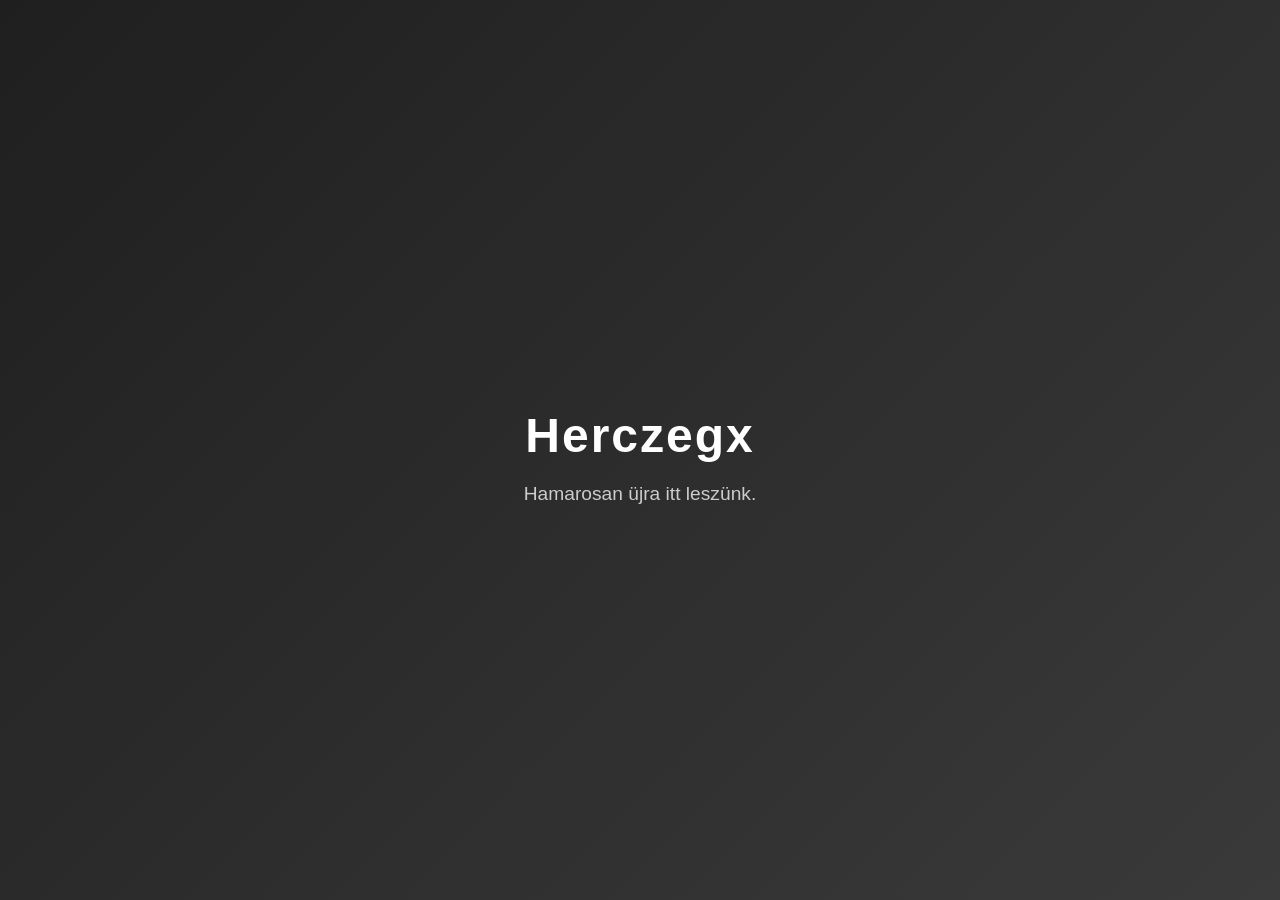
==== index.html @ eea23460 "Create index.html" ====
<!DOCTYPE html>
  <html lang="hu">
  <head>
  <meta charset="UTF-8">
  <title>Herczegx</title>
  <meta name="viewport" content="width=device-width, initial-scale=1.0">
  <style>
    body {
      margin: 0;
    height: 100vh;
    display: flex;
    align-items: center;
    justify-content: center;
    background: linear-gradient(135deg, #1f1f1f, #3a3a3a);
    color: #fff;
        font-family: -apple-system, Segoe UI, Roboto, Arial, sans-serif;
    text-align: center;
}
  .box h1 {
        font-size: 3rem;
    margin-bottom: 0.5rem;
    letter-spacing: 2px;
}
  .box p {
        font-size: 1.2rem;
    color: #ccc;
    }
</style>
  </head>
  <body>
    <div class="box">
      <h1>Herczegx</h1>
      <p>Hamarosan &uuml;jra itt lesz&uuml;nk.</p>
        </div>
      </body>
      </html>
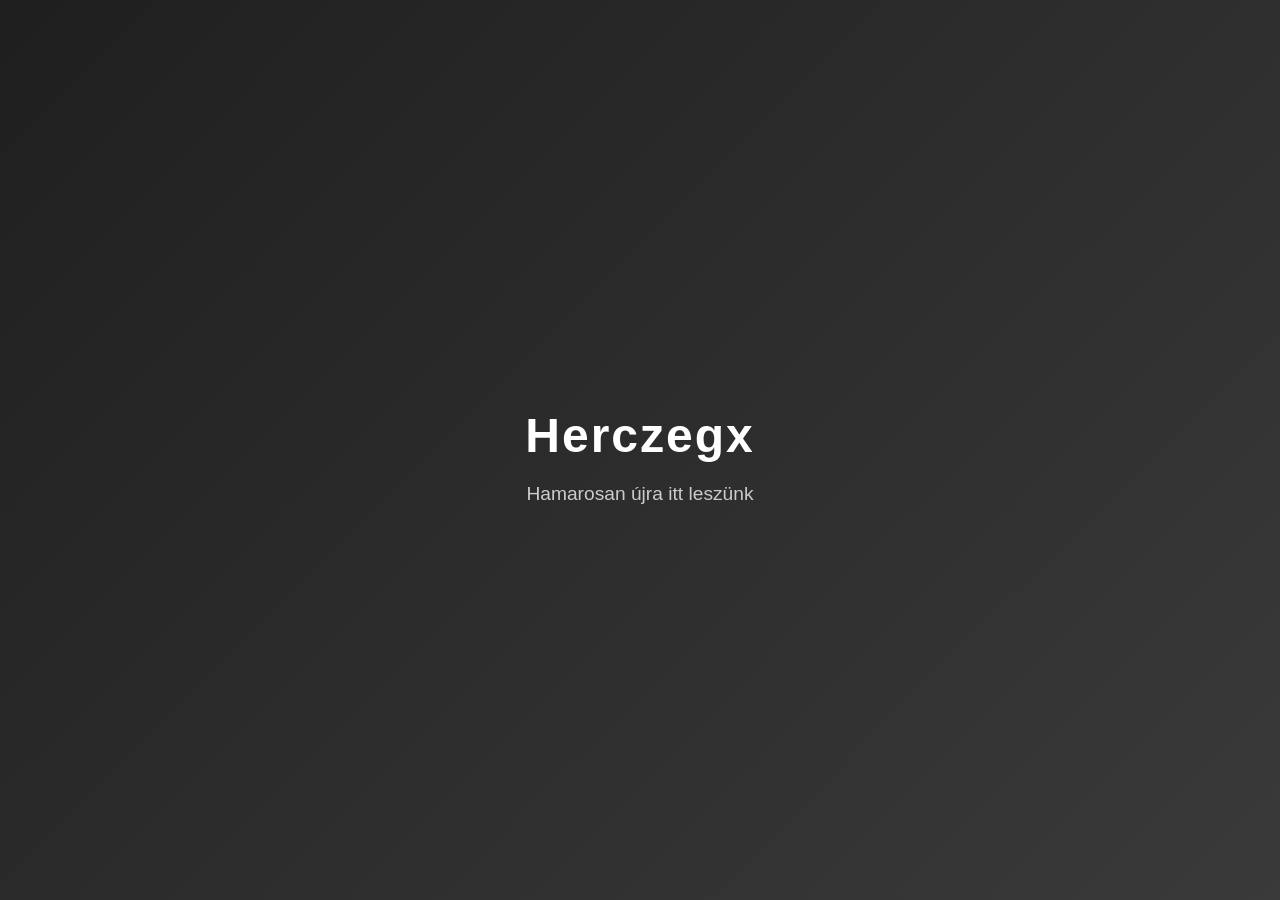
==== commit dc144511: "Update index.html" ====
--- a/index.html
+++ b/index.html
@@ -30,7 +30,7 @@
   <body>
     <div class="box">
       <h1>Herczegx</h1>
-      <p>Hamarosan &uuml;jra itt lesz&uuml;nk.</p>
+      <p>Hamarosan újra itt leszünk</p>
         </div>
       </body>
       </html>
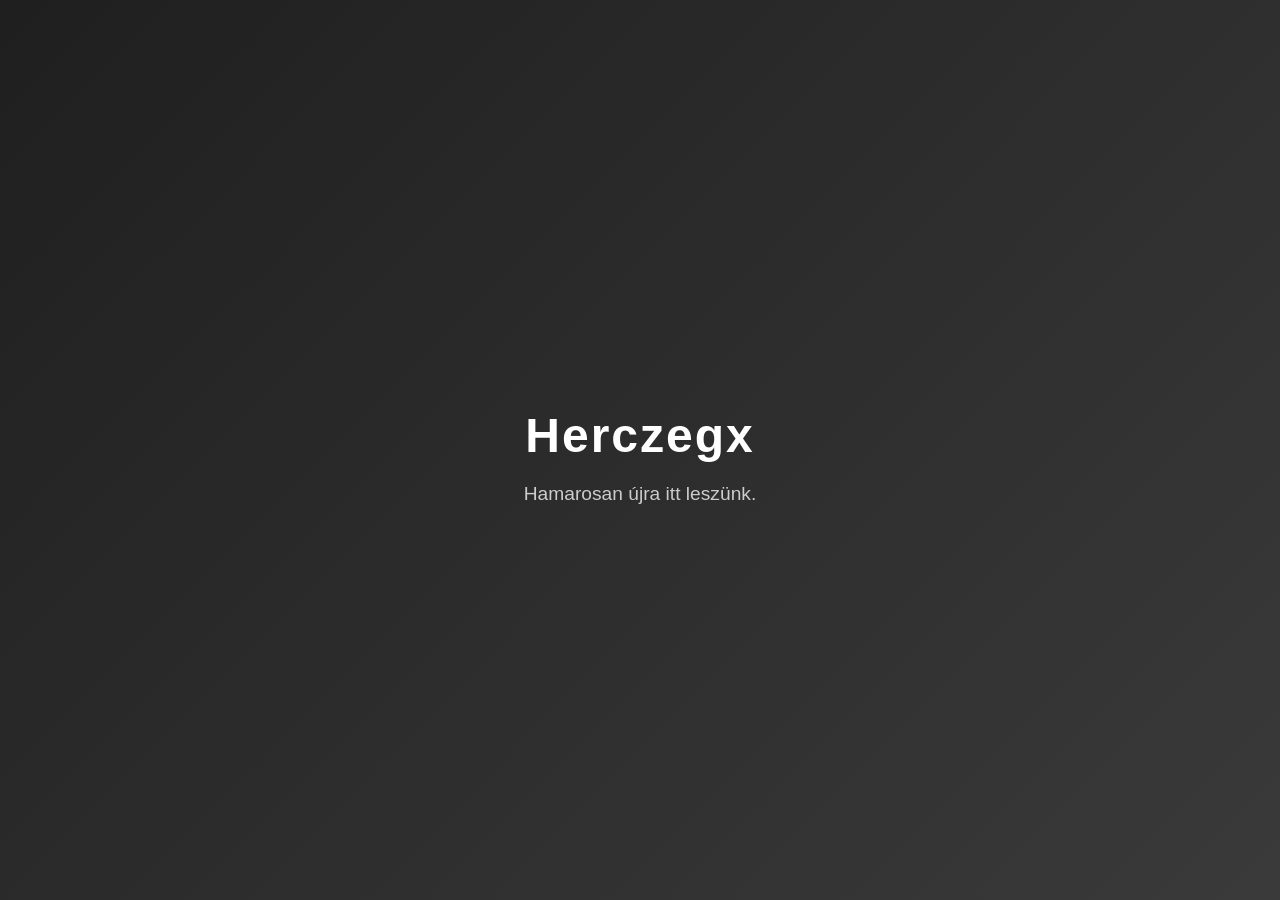
==== commit 28e8ede3: "Update index.html" ====
--- a/index.html
+++ b/index.html
@@ -30,7 +30,7 @@
   <body>
     <div class="box">
       <h1>Herczegx</h1>
-      <p>Hamarosan újra itt leszünk</p>
+      <p>Hamarosan újra itt leszünk.</p>
         </div>
       </body>
       </html>
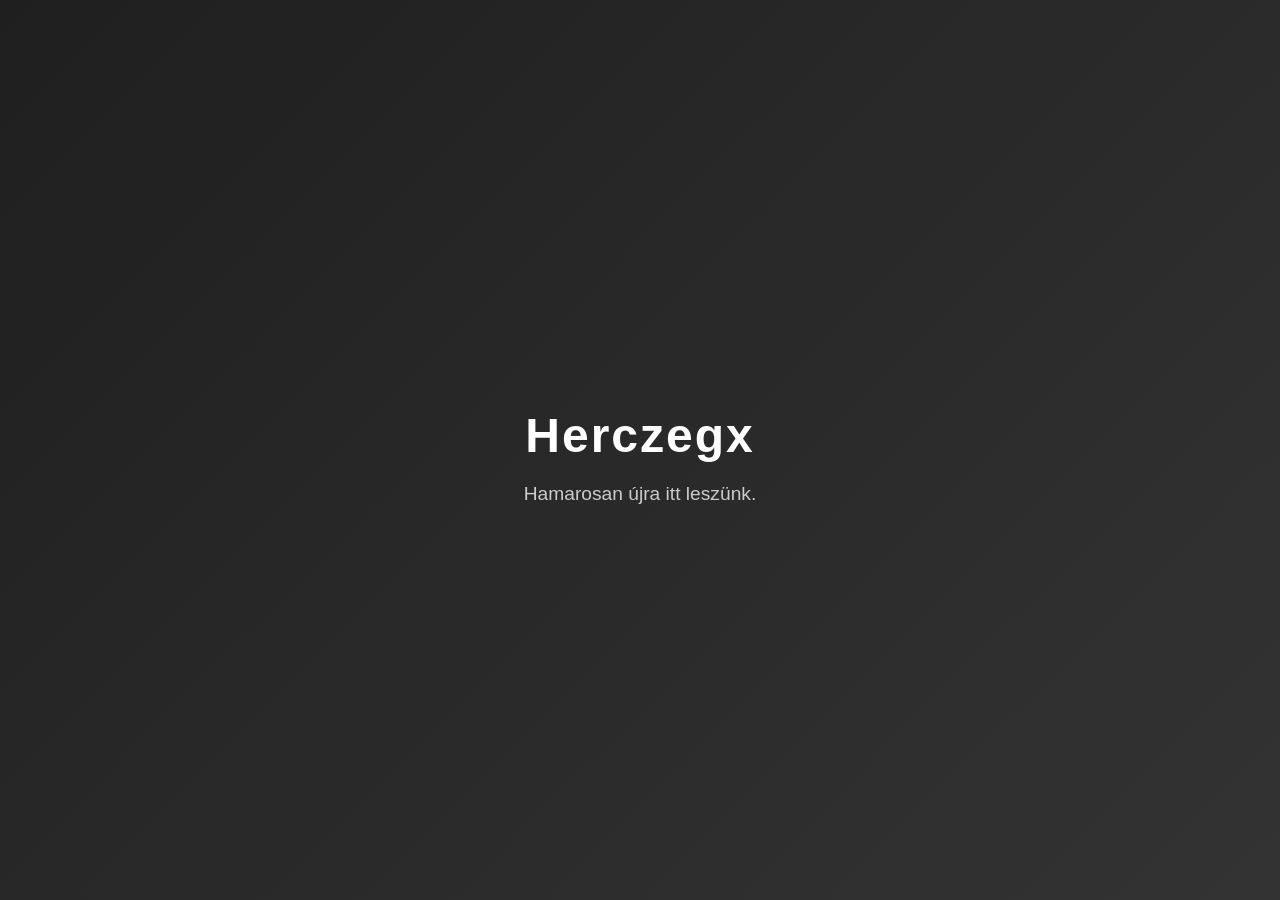
==== commit cbc19598: "Update index.html" ====
--- a/index.html
+++ b/index.html
@@ -1,37 +1,50 @@
 <!DOCTYPE html>
-  <html lang="hu">
-  <head>
-  <meta charset="UTF-8">
-  <title>Herczegx</title>
-  <meta name="viewport" content="width=device-width, initial-scale=1.0">
-  <style>
-    body {
-      margin: 0;
-    height: 100vh;
-    display: flex;
-    align-items: center;
-    justify-content: center;
-    background: linear-gradient(135deg, #1f1f1f, #3a3a3a);
-    color: #fff;
-        font-family: -apple-system, Segoe UI, Roboto, Arial, sans-serif;
-    text-align: center;
+<html lang="hu">
+<head>
+<meta charset="UTF-8">
+<title>Herczegx</title>
+<meta name="viewport" content="width=device-width, initial-scale=1.0">
+<style>
+body {
+  margin: 0;
+  height: 100vh;
+  display: flex;
+  align-items: center;
+  justify-content: center;
+  background: linear-gradient(135deg, #1f1f1f, #3a3a3a, #2a2a3a, #1f1f1f);
+  background-size: 400% 400%;
+  animation: gradientShift 12s ease infinite;
+  color: #fff;
+  font-family: -apple-system, Segoe UI, Roboto, Arial, sans-serif;
+  text-align: center;
 }
-  .box h1 {
-        font-size: 3rem;
-    margin-bottom: 0.5rem;
-    letter-spacing: 2px;
+.box {
+  animation: fadeInUp 1.2s ease-out;
 }
-  .box p {
-        font-size: 1.2rem;
-    color: #ccc;
-    }
+.box h1 {
+  font-size: 3rem;
+  margin-bottom: 0.5rem;
+  letter-spacing: 2px;
+}
+.box p {
+  font-size: 1.2rem;
+  color: #ccc;
+}
+@keyframes gradientShift {
+  0% { background-position: 0% 50%; }
+  50% { background-position: 100% 50%; }
+  100% { background-position: 0% 50%; }
+}
+@keyframes fadeInUp {
+  from { opacity: 0; transform: translateY(20px); }
+  to { opacity: 1; transform: translateY(0); }
+}
 </style>
-  </head>
-  <body>
-    <div class="box">
-      <h1>Herczegx</h1>
-      <p>Hamarosan újra itt leszünk.</p>
-        </div>
-      </body>
-      </html>
-      
+</head>
+<body>
+<div class="box">
+<h1>Herczegx</h1>
+<p>Hamarosan újra itt leszünk.</p>
+</div>
+</body>
+</html>
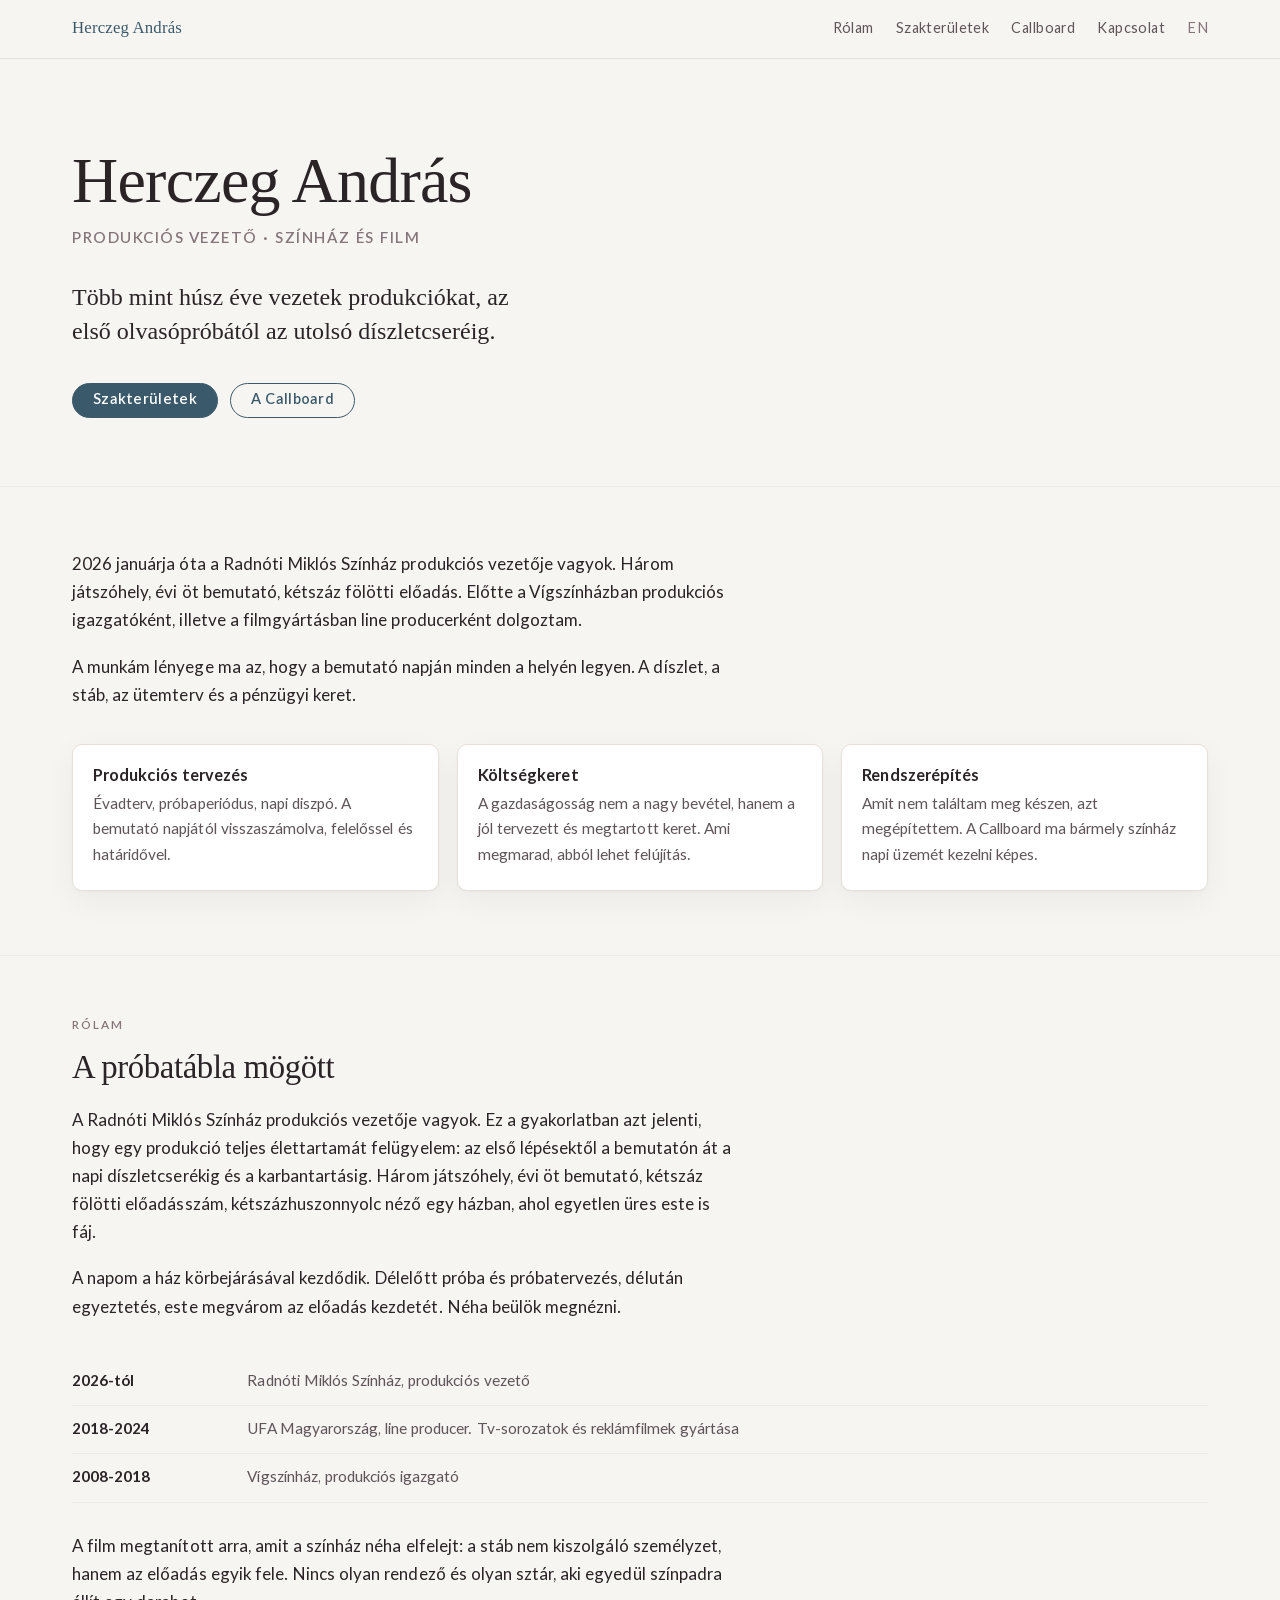
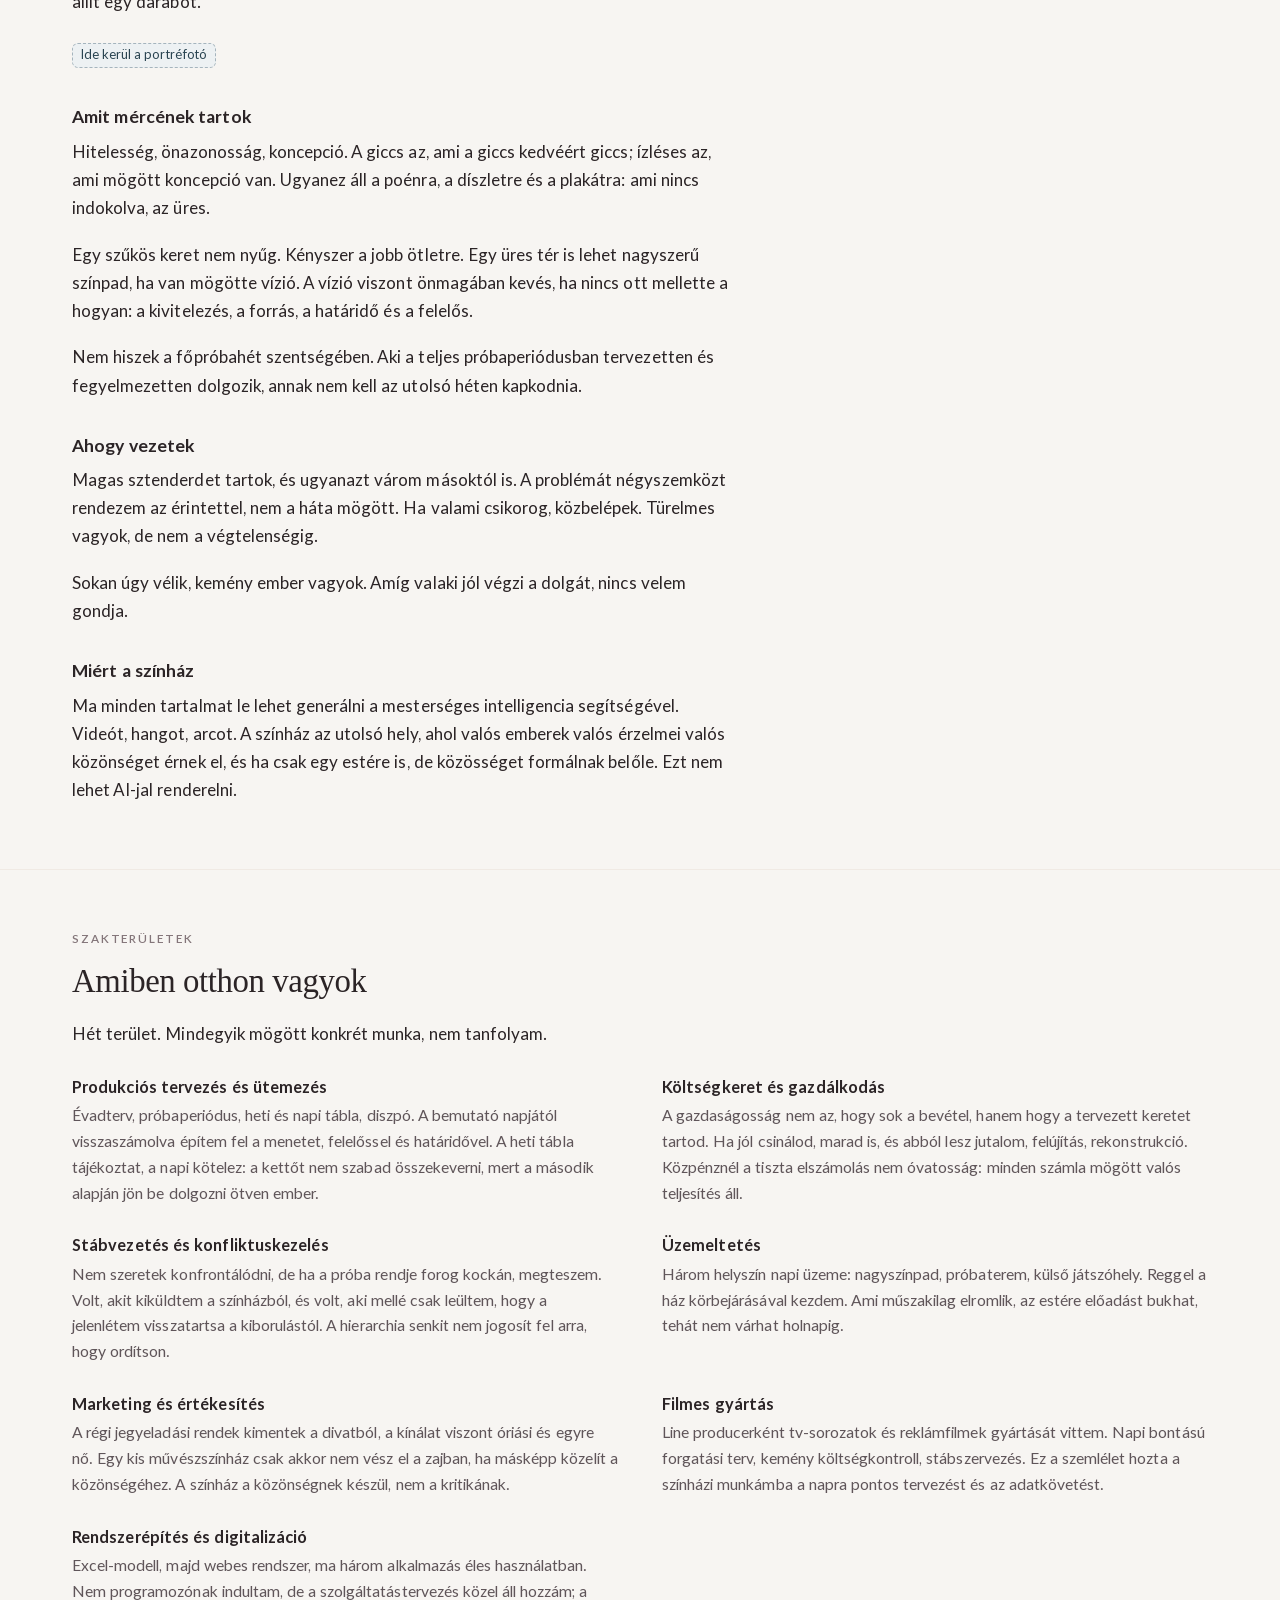
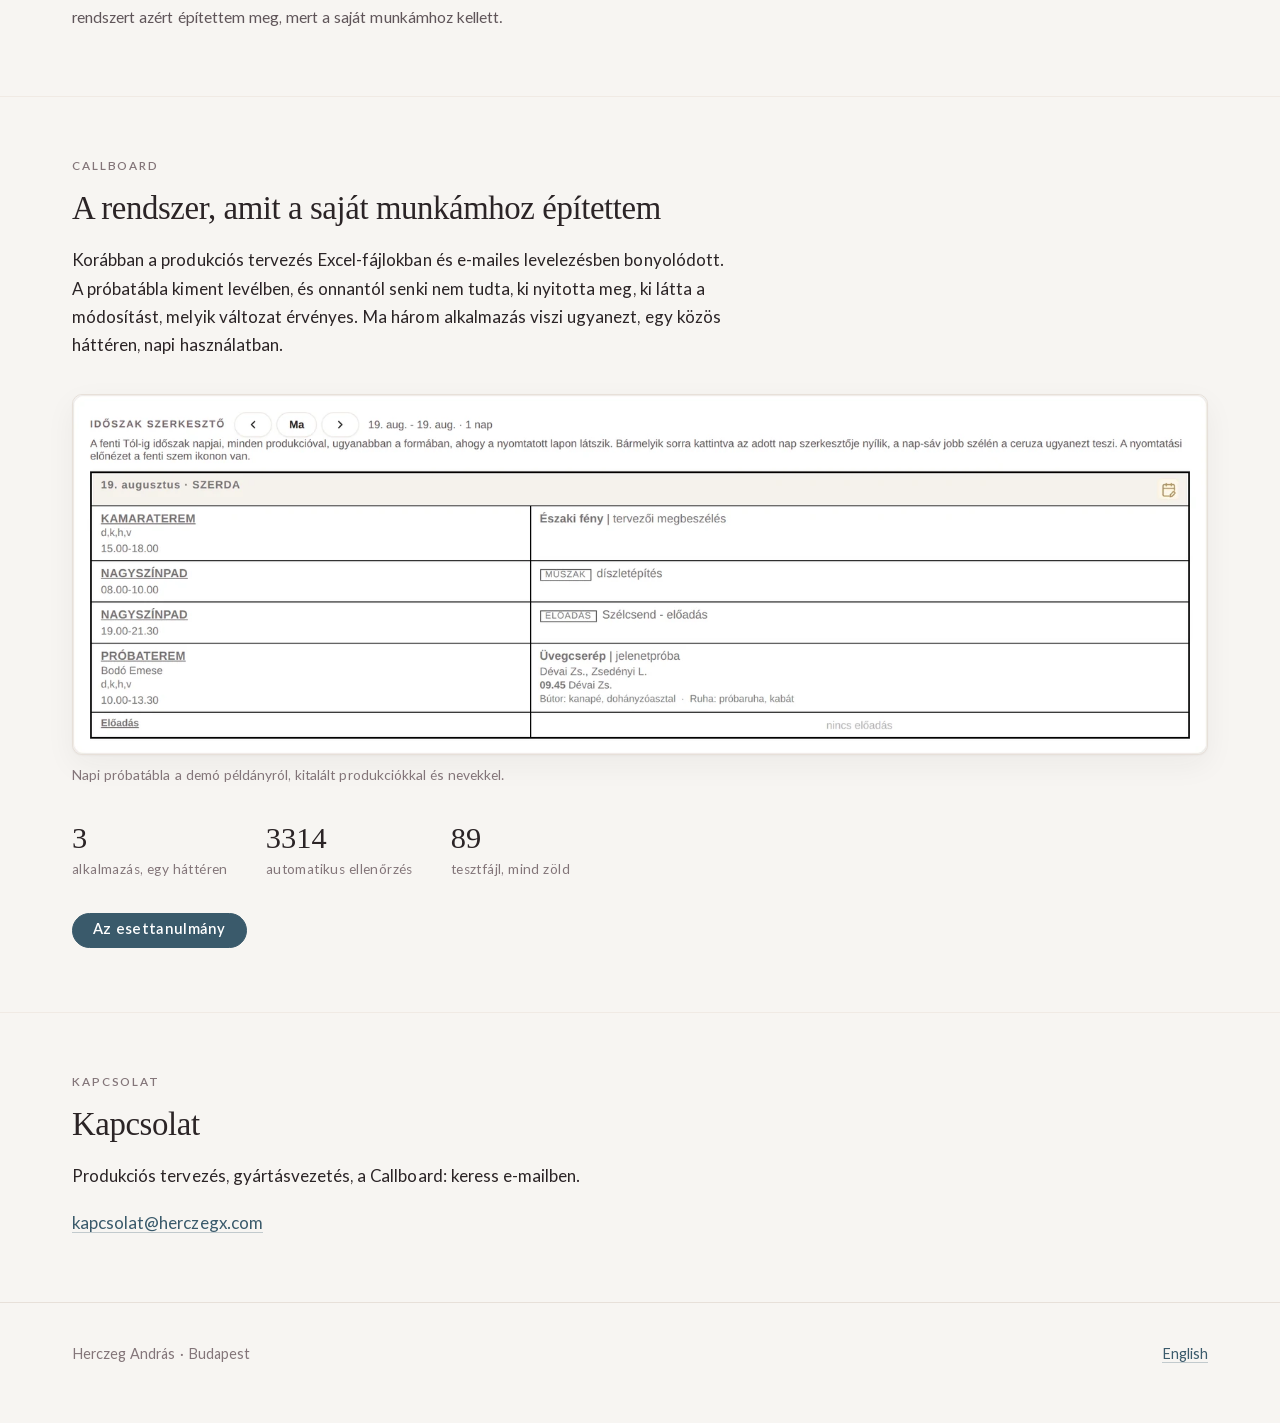
==== commit 0eaf65cf: "Statikus nevjegy oldal: ideiglenes hamarosan-lap lecserelve A herczegx Netlify-projekt eddig egy ide" ====
--- a/index.html
+++ b/index.html
@@ -1,50 +1,205 @@
 <!DOCTYPE html>
 <html lang="hu">
 <head>
-<meta charset="UTF-8">
-<title>Herczegx</title>
-<meta name="viewport" content="width=device-width, initial-scale=1.0">
-<style>
-body {
-  margin: 0;
-  height: 100vh;
-  display: flex;
-  align-items: center;
-  justify-content: center;
-  background: linear-gradient(135deg, #1f1f1f, #3a3a3a, #2a2a3a, #1f1f1f);
-  background-size: 400% 400%;
-  animation: gradientShift 12s ease infinite;
-  color: #fff;
-  font-family: -apple-system, Segoe UI, Roboto, Arial, sans-serif;
-  text-align: center;
-}
-.box {
-  animation: fadeInUp 1.2s ease-out;
-}
-.box h1 {
-  font-size: 3rem;
-  margin-bottom: 0.5rem;
-  letter-spacing: 2px;
-}
-.box p {
-  font-size: 1.2rem;
-  color: #ccc;
-}
-@keyframes gradientShift {
-  0% { background-position: 0% 50%; }
-  50% { background-position: 100% 50%; }
-  100% { background-position: 0% 50%; }
-}
-@keyframes fadeInUp {
-  from { opacity: 0; transform: translateY(20px); }
-  to { opacity: 1; transform: translateY(0); }
-}
-</style>
+<meta charset="utf-8">
+<meta name="viewport" content="width=device-width, initial-scale=1">
+<title>Herczeg András - produkciós vezető</title>
+<meta name="description" content="Herczeg András produkciós vezető, Radnóti Miklós Színház. Produkciós tervezés, költségkeret, stábvezetés, filmes gyártás. A Callboard produkciós rendszer fejlesztője.">
+<link rel="canonical" href="https://herczegx.com/">
+<link rel="alternate" hreflang="hu" href="https://herczegx.com/">
+<link rel="alternate" hreflang="en" href="https://herczegx.com/en/">
+<meta property="og:title" content="Herczeg András - produkciós vezető">
+<meta property="og:description" content="Produkciós tervezés, költségkeret, stábvezetés. Színház és film.">
+<meta property="og:type" content="profile">
+<meta property="og:url" content="https://herczegx.com/">
+<link rel="icon" href="favicon.svg" type="image/svg+xml">
+<link rel="stylesheet" href="stilus.css">
 </head>
 <body>
-<div class="box">
-<h1>Herczegx</h1>
-<p>Hamarosan újra itt leszünk.</p>
-</div>
+
+<header class="fej">
+  <div class="fej-belso">
+    <a class="nevjel" href="index.html">Herczeg András</a>
+    <nav class="menu">
+      <a href="#rolam">Rólam</a>
+      <a href="#szakteruletek">Szakterületek</a>
+      <a href="callboard.html">Callboard</a>
+      <a href="#kapcsolat">Kapcsolat</a>
+      <span class="nyelv"><a href="en/index.html" hreflang="en">EN</a></span>
+    </nav>
+  </div>
+</header>
+
+<main>
+
+<section class="nyito">
+  <div class="sav">
+    <h1>Herczeg András</h1>
+    <p class="alcim">Produkciós vezető &middot; színház és film</p>
+    <p class="vezeto">Több mint húsz éve vezetek produkciókat, az első olvasópróbától az utolsó díszletcseréig.</p>
+    <div class="gombok">
+      <a class="gomb" href="#szakteruletek">Szakterületek</a>
+      <a class="gomb mas" href="callboard.html">A Callboard</a>
+    </div>
+  </div>
+</section>
+
+<section>
+  <div class="sav">
+    <div class="szoveg">
+      <p>2026 januárja óta a Radnóti Miklós Színház produkciós vezetője vagyok. Három játszóhely, évi öt bemutató, kétszáz fölötti előadás. Előtte a Vígszínházban produkciós igazgatóként, illetve a filmgyártásban line producerként dolgoztam.</p>
+      <p>A munkám lényege ma az, hogy a bemutató napján minden a helyén legyen. A díszlet, a stáb, az ütemterv és a pénzügyi keret.</p>
+    </div>
+    <div class="harmas" style="margin-top:34px">
+      <div class="kartya">
+        <h3>Produkciós tervezés</h3>
+        <p>Évadterv, próbaperiódus, napi diszpó. A bemutató napjától visszaszámolva, felelőssel és határidővel.</p>
+      </div>
+      <div class="kartya">
+        <h3>Költségkeret</h3>
+        <p>A gazdaságosság nem a nagy bevétel, hanem a jól tervezett és megtartott keret. Ami megmarad, abból lehet felújítás.</p>
+      </div>
+      <div class="kartya">
+        <h3>Rendszerépítés</h3>
+        <p>Amit nem találtam meg készen, azt megépítettem. A Callboard ma bármely színház napi üzemét kezelni képes.</p>
+      </div>
+    </div>
+  </div>
+</section>
+
+<section id="rolam">
+  <div class="sav">
+    <p class="cimke">Rólam</p>
+    <h2>A próbatábla mögött</h2>
+    <div class="szoveg">
+      <p>A Radnóti Miklós Színház produkciós vezetője vagyok. Ez a gyakorlatban azt jelenti, hogy egy produkció teljes élettartamát felügyelem: az első lépésektől a bemutatón át a napi díszletcserékig és a karbantartásig. Három játszóhely, évi öt bemutató, kétszáz fölötti előadásszám, kétszázhuszonnyolc néző egy házban, ahol egyetlen üres este is fáj.</p>
+      <p>A napom a ház körbejárásával kezdődik. Délelőtt próba és próbatervezés, délután egyeztetés, este megvárom az előadás kezdetét. Néha beülök megnézni.</p>
+    </div>
+
+    <div class="tablakeret" style="margin:30px 0">
+      <table class="tabla">
+        <tr><td>2026-tól</td><td>Radnóti Miklós Színház, produkciós vezető</td></tr>
+        <tr><td>2018-2024</td><td>UFA Magyarország, line producer. Tv-sorozatok és reklámfilmek gyártása</td></tr>
+        <tr><td>2008-2018</td><td>Vígszínház, produkciós igazgató</td></tr>
+      </table>
+    </div>
+
+    <div class="szoveg">
+      <p>A film megtanított arra, amit a színház néha elfelejt: a stáb nem kiszolgáló személyzet, hanem az előadás egyik fele. Nincs olyan rendező és olyan sztár, aki egyedül színpadra állít egy darabot.</p>
+    </div>
+
+    <!-- PORTREFOTO: a kep helye. Tedd a fajlt kepek/portre.webp neven ide, es vedd ki a kommentet.
+    <figure style="max-width:360px">
+      <img src="kepek/portre.webp" alt="Herczeg András" width="720" height="900">
+    </figure>
+    -->
+    <p class="kicsi halk" style="margin:26px 0 0"><span class="helyorzo">Ide kerül a portréfotó</span></p>
+
+    <h3 style="margin:40px 0 10px;font-size:1.1rem">Amit mércének tartok</h3>
+    <div class="szoveg">
+      <p>Hitelesség, önazonosság, koncepció. A giccs az, ami a giccs kedvéért giccs; ízléses az, ami mögött koncepció van. Ugyanez áll a poénra, a díszletre és a plakátra: ami nincs indokolva, az üres.</p>
+      <p>Egy szűkös keret nem nyűg. Kényszer a jobb ötletre. Egy üres tér is lehet nagyszerű színpad, ha van mögötte vízió. A vízió viszont önmagában kevés, ha nincs ott mellette a hogyan: a kivitelezés, a forrás, a határidő és a felelős.</p>
+      <p>Nem hiszek a főpróbahét szentségében. Aki a teljes próbaperiódusban tervezetten és fegyelmezetten dolgozik, annak nem kell az utolsó héten kapkodnia.</p>
+    </div>
+
+    <h3 style="margin:36px 0 10px;font-size:1.1rem">Ahogy vezetek</h3>
+    <div class="szoveg">
+      <p>Magas sztenderdet tartok, és ugyanazt várom másoktól is. A problémát négyszemközt rendezem az érintettel, nem a háta mögött. Ha valami csikorog, közbelépek. Türelmes vagyok, de nem a végtelenségig.</p>
+      <p>Sokan úgy vélik, kemény ember vagyok. Amíg valaki jól végzi a dolgát, nincs velem gondja.</p>
+    </div>
+
+    <h3 style="margin:36px 0 10px;font-size:1.1rem">Miért a színház</h3>
+    <div class="szoveg">
+      <p>Ma minden tartalmat le lehet generálni a mesterséges intelligencia segítségével. Videót, hangot, arcot. A színház az utolsó hely, ahol valós emberek valós érzelmei valós közönséget érnek el, és ha csak egy estére is, de közösséget formálnak belőle. Ezt nem lehet AI-jal renderelni.</p>
+    </div>
+  </div>
+</section>
+
+<section id="szakteruletek">
+  <div class="sav">
+    <p class="cimke">Szakterületek</p>
+    <h2>Amiben otthon vagyok</h2>
+    <div class="szoveg" style="margin-bottom:30px">
+      <p>Hét terület. Mindegyik mögött konkrét munka, nem tanfolyam.</p>
+    </div>
+
+    <div class="teruletek">
+      <div class="terulet">
+        <h3>Produkciós tervezés és ütemezés</h3>
+        <p>Évadterv, próbaperiódus, heti és napi tábla, diszpó. A bemutató napjától visszaszámolva építem fel a menetet, felelőssel és határidővel. A heti tábla tájékoztat, a napi kötelez: a kettőt nem szabad összekeverni, mert a második alapján jön be dolgozni ötven ember.</p>
+      </div>
+      <div class="terulet">
+        <h3>Költségkeret és gazdálkodás</h3>
+        <p>A gazdaságosság nem az, hogy sok a bevétel, hanem hogy a tervezett keretet tartod. Ha jól csinálod, marad is, és abból lesz jutalom, felújítás, rekonstrukció. Közpénznél a tiszta elszámolás nem óvatosság: minden számla mögött valós teljesítés áll.</p>
+      </div>
+      <div class="terulet">
+        <h3>Stábvezetés és konfliktuskezelés</h3>
+        <p>Nem szeretek konfrontálódni, de ha a próba rendje forog kockán, megteszem. Volt, akit kiküldtem a színházból, és volt, aki mellé csak leültem, hogy a jelenlétem visszatartsa a kiborulástól. A hierarchia senkit nem jogosít fel arra, hogy ordítson.</p>
+      </div>
+      <div class="terulet">
+        <h3>Üzemeltetés</h3>
+        <p>Három helyszín napi üzeme: nagyszínpad, próbaterem, külső játszóhely. Reggel a ház körbejárásával kezdem. Ami műszakilag elromlik, az estére előadást bukhat, tehát nem várhat holnapig.</p>
+      </div>
+      <div class="terulet">
+        <h3>Marketing és értékesítés</h3>
+        <p>A régi jegyeladási rendek kimentek a divatból, a kínálat viszont óriási és egyre nő. Egy kis művészszínház csak akkor nem vész el a zajban, ha másképp közelít a közönségéhez. A színház a közönségnek készül, nem a kritikának.</p>
+      </div>
+      <div class="terulet">
+        <h3>Filmes gyártás</h3>
+        <p>Line producerként tv-sorozatok és reklámfilmek gyártását vittem. Napi bontású forgatási terv, kemény költségkontroll, stábszervezés. Ez a szemlélet hozta a színházi munkámba a napra pontos tervezést és az adatkövetést.</p>
+      </div>
+      <div class="terulet">
+        <h3>Rendszerépítés és digitalizáció</h3>
+        <p>Excel-modell, majd webes rendszer, ma három alkalmazás éles használatban. Nem programozónak indultam, de a szolgáltatástervezés közel áll hozzám; a rendszert azért építettem meg, mert a saját munkámhoz kellett.</p>
+      </div>
+    </div>
+  </div>
+</section>
+
+<section id="callboard">
+  <div class="sav">
+    <p class="cimke">Callboard</p>
+    <h2>A rendszer, amit a saját munkámhoz építettem</h2>
+    <div class="szoveg">
+      <p>Korábban a produkciós tervezés Excel-fájlokban és e-mailes levelezésben bonyolódott. A próbatábla kiment levélben, és onnantól senki nem tudta, ki nyitotta meg, ki látta a módosítást, melyik változat érvényes. Ma három alkalmazás viszi ugyanezt, egy közös háttéren, napi használatban.</p>
+    </div>
+
+    <figure>
+      <img src="kepek/callboard_02_napi_tabla.webp" alt="Napi próbatábla: helyszín, idő, hívási kör, bútor és ruha" width="1600" height="507" loading="lazy">
+      <figcaption>Napi próbatábla a demó példányról, kitalált produkciókkal és nevekkel.</figcaption>
+    </figure>
+
+    <div class="tenyek" style="margin:8px 0 30px">
+      <div class="teny"><span class="szam">3</span><span class="mi">alkalmazás, egy háttéren</span></div>
+      <div class="teny"><span class="szam">3314</span><span class="mi">automatikus ellenőrzés</span></div>
+      <div class="teny"><span class="szam">89</span><span class="mi">tesztfájl, mind zöld</span></div>
+    </div>
+
+    <div class="gombok">
+      <a class="gomb" href="callboard.html">Az esettanulmány</a>
+    </div>
+  </div>
+</section>
+
+<section id="kapcsolat">
+  <div class="sav">
+    <p class="cimke">Kapcsolat</p>
+    <h2>Kapcsolat</h2>
+    <div class="szoveg">
+      <p>Produkciós tervezés, gyártásvezetés, a Callboard: keress e-mailben.</p>
+      <p><a href="mailto:kapcsolat@herczegx.com">kapcsolat@herczegx.com</a></p>
+    </div>
+  </div>
+</section>
+
+</main>
+
+<footer class="lab">
+  <div class="lab-belso">
+    <span>Herczeg András &middot; Budapest</span>
+    <span class="jobbra"><a href="en/index.html" hreflang="en">English</a></span>
+  </div>
+</footer>
+
 </body>
 </html>
--- a/stilus.css
+++ b/stilus.css
@@ -0,0 +1,176 @@
+/* herczegx.com - szakmai nevjegy.
+   A paletta a Callboard vilagos temajabol jon (papir, tinta, vonal), a
+   szinhaz vorose viszont szandekosan nem: az a Radnoti arculata, nem a
+   sajat nevjegy szine. Kiemelesnek egy kimert fustkek all a helyen. */
+
+:root{
+  color-scheme: light;
+
+  --papir:#F7F5F2;
+  --lap:#FFFFFF;
+  --arnyalat:#F4F1ED;
+  --vonal:#E7E0D9;
+  --vonal-halk:#F0EAE4;
+
+  --tinta:#2B2426;
+  --halk:#5F5559;
+  --finom:#837579;
+
+  --kiemel:#3A5A6B;
+  --kiemel-m:#2A4451;
+  --kiemel-halk:#EDF1F3;
+
+  --sug:0 1px 2px rgba(43,36,38,.035), 0 10px 30px rgba(43,36,38,.05);
+  --r:10px;
+  --sav:1180px;
+  --szoveg:66ch;
+}
+
+@font-face{font-family:Lato;src:url(fontok/lato-400-normal.woff2) format('woff2');font-weight:400;font-display:swap}
+@font-face{font-family:Lato;src:url(fontok/lato-600-normal.woff2) format('woff2');font-weight:600;font-display:swap}
+@font-face{font-family:Lato;src:url(fontok/lato-700-normal.woff2) format('woff2');font-weight:700;font-display:swap}
+
+*{box-sizing:border-box}
+html{-webkit-text-size-adjust:100%;scroll-behavior:smooth}
+body{
+  margin:0;
+  background:var(--papir);
+  color:var(--tinta);
+  font:400 17px/1.65 Lato, system-ui, -apple-system, "Segoe UI", sans-serif;
+  letter-spacing:.002em;
+}
+img{max-width:100%;height:auto;display:block}
+a{color:var(--kiemel);text-decoration:none;border-bottom:1px solid rgba(58,90,107,.28)}
+a:hover{color:var(--kiemel-m);border-bottom-color:var(--kiemel-m)}
+h1,h2,h3{font-family:Georgia,"Times New Roman",serif;font-weight:400;letter-spacing:-.012em;line-height:1.18;margin:0}
+strong{font-weight:700}
+
+/* --- fejlec --- */
+.fej{
+  position:sticky;top:0;z-index:20;
+  background:rgba(247,245,242,.975);
+  backdrop-filter:saturate(140%) blur(8px);
+  border-bottom:1px solid var(--vonal);
+}
+.fej-belso{
+  max-width:var(--sav);margin:0 auto;padding:14px 22px;
+  display:flex;align-items:baseline;gap:26px;flex-wrap:wrap;
+}
+.nevjel{font-family:Georgia,serif;font-size:1.05rem;letter-spacing:.01em;border:0}
+.nevjel:hover{color:var(--tinta)}
+.menu{display:flex;gap:22px;margin-left:auto;flex-wrap:wrap;align-items:baseline}
+.menu a{
+  border:0;color:var(--halk);font-size:.9rem;letter-spacing:.03em;
+  padding-bottom:2px;border-bottom:1px solid transparent;
+}
+.menu a:hover{color:var(--tinta);border-bottom-color:var(--vonal)}
+.menu a.itt{color:var(--tinta);border-bottom-color:var(--kiemel)}
+.nyelv{font-size:.82rem;letter-spacing:.06em;color:var(--finom)}
+.nyelv a{border:0;color:var(--finom)}
+.nyelv a:hover{color:var(--kiemel)}
+
+/* --- szerkezet --- */
+.sav{max-width:var(--sav);margin:0 auto;padding:0 22px}
+section{padding:64px 0;border-top:1px solid var(--vonal-halk);scroll-margin-top:70px}
+section:first-of-type{border-top:0}
+.szoveg{max-width:var(--szoveg)}
+.szoveg p{margin:0 0 1.1em}
+.szoveg p:last-child{margin-bottom:0}
+.cimke{
+  font:600 .74rem/1 Lato,sans-serif;letter-spacing:.16em;text-transform:uppercase;
+  color:var(--finom);margin:0 0 16px;
+}
+h2{font-size:clamp(1.5rem,3.2vw,2.05rem);margin:0 0 20px}
+h3{font-family:Lato,sans-serif;font-weight:700;font-size:1.02rem;letter-spacing:.005em;margin:0 0 6px}
+.halk{color:var(--halk)}
+.kicsi{font-size:.9rem}
+
+/* --- nyito --- */
+.nyito{padding:84px 0 68px}
+.nyito h1{font-size:clamp(2.3rem,7vw,4rem);margin:0 0 10px}
+.nyito .alcim{
+  font:600 .95rem/1.4 Lato,sans-serif;letter-spacing:.1em;text-transform:uppercase;
+  color:var(--finom);margin:0 0 30px;
+}
+.nyito .vezeto{
+  font-family:Georgia,serif;font-size:clamp(1.15rem,2.4vw,1.5rem);line-height:1.45;
+  max-width:40ch;margin:0 0 34px;color:var(--tinta);
+}
+.gombok{display:flex;gap:12px;flex-wrap:wrap}
+.gomb{
+  display:inline-block;border:1px solid var(--kiemel);border-radius:999px;
+  padding:9px 20px;font:600 .92rem/1 Lato,sans-serif;letter-spacing:.02em;
+  background:var(--kiemel);color:#fff;
+}
+.gomb:hover{background:var(--kiemel-m);border-color:var(--kiemel-m);color:#fff}
+.gomb.mas{background:transparent;color:var(--kiemel)}
+.gomb.mas:hover{background:var(--kiemel-halk);color:var(--kiemel-m)}
+
+/* --- kartyak --- */
+.harmas{display:grid;grid-template-columns:repeat(3,1fr);gap:18px;margin-top:8px}
+.kartya{
+  background:var(--lap);border:1px solid var(--vonal);border-radius:var(--r);
+  padding:22px 20px;box-shadow:var(--sug);
+}
+.kartya p{margin:0;color:var(--halk);font-size:.96rem}
+
+/* --- teruletek --- */
+.teruletek{display:grid;grid-template-columns:1fr 1fr;gap:30px 44px;margin-top:8px}
+.terulet p{margin:0;color:var(--halk);font-size:.98rem}
+
+/* --- kiemelt sav (eset, idezet) --- */
+.keret{
+  background:var(--lap);border:1px solid var(--vonal);border-left:3px solid var(--kiemel);
+  border-radius:var(--r);padding:22px 24px;
+}
+.keret h3{margin-bottom:8px}
+.keret p{margin:0;color:var(--halk)}
+
+/* --- tablazat --- */
+.tabla{width:100%;border-collapse:collapse;font-size:.96rem;margin:6px 0 0}
+.tabla th{
+  text-align:left;font:600 .76rem/1 Lato,sans-serif;letter-spacing:.12em;text-transform:uppercase;
+  color:var(--finom);padding:0 14px 10px 0;border-bottom:1px solid var(--vonal);
+}
+.tabla td{padding:11px 14px 11px 0;border-bottom:1px solid var(--vonal-halk);vertical-align:top;color:var(--halk)}
+.tabla td:first-child{color:var(--tinta);font-weight:700;white-space:nowrap}
+.tablakeret{overflow-x:auto}
+
+/* --- kep --- */
+figure{margin:34px 0}
+figure img{
+  border:1px solid var(--vonal);border-radius:var(--r);box-shadow:var(--sug);background:var(--lap);
+}
+figcaption{margin-top:10px;font-size:.86rem;color:var(--finom)}
+
+/* --- tenyek --- */
+.tenyek{display:flex;gap:38px;flex-wrap:wrap;margin-top:6px}
+.teny .szam{font-family:Georgia,serif;font-size:1.9rem;line-height:1.1;display:block}
+.teny .mi{font-size:.85rem;color:var(--finom);letter-spacing:.03em}
+
+/* --- lablec --- */
+.lab{border-top:1px solid var(--vonal);padding:40px 0 56px;color:var(--finom);font-size:.9rem}
+.lab-belso{max-width:var(--sav);margin:0 auto;padding:0 22px;display:flex;gap:18px;flex-wrap:wrap;align-items:baseline}
+.lab .jobbra{margin-left:auto}
+
+/* --- helyorzo, ami meg nincs kitoltve --- */
+.helyorzo{
+  display:inline-block;background:var(--kiemel-halk);border:1px dashed rgba(58,90,107,.4);
+  border-radius:6px;padding:1px 8px;color:var(--kiemel-m);font-size:.9em;
+}
+
+@media (max-width:860px){
+  .fej-belso{padding:11px 18px;gap:14px}
+  .menu{gap:13px}
+  .menu a{font-size:.8rem}
+  .nyelv{font-size:.75rem}
+  .harmas{grid-template-columns:1fr}
+  .teruletek{grid-template-columns:1fr;gap:26px}
+  section{padding:48px 0}
+  .nyito{padding:56px 0 44px}
+  body{font-size:16.5px}
+}
+@media print{
+  .fej,.gombok{display:none}
+  body{background:#fff}
+}
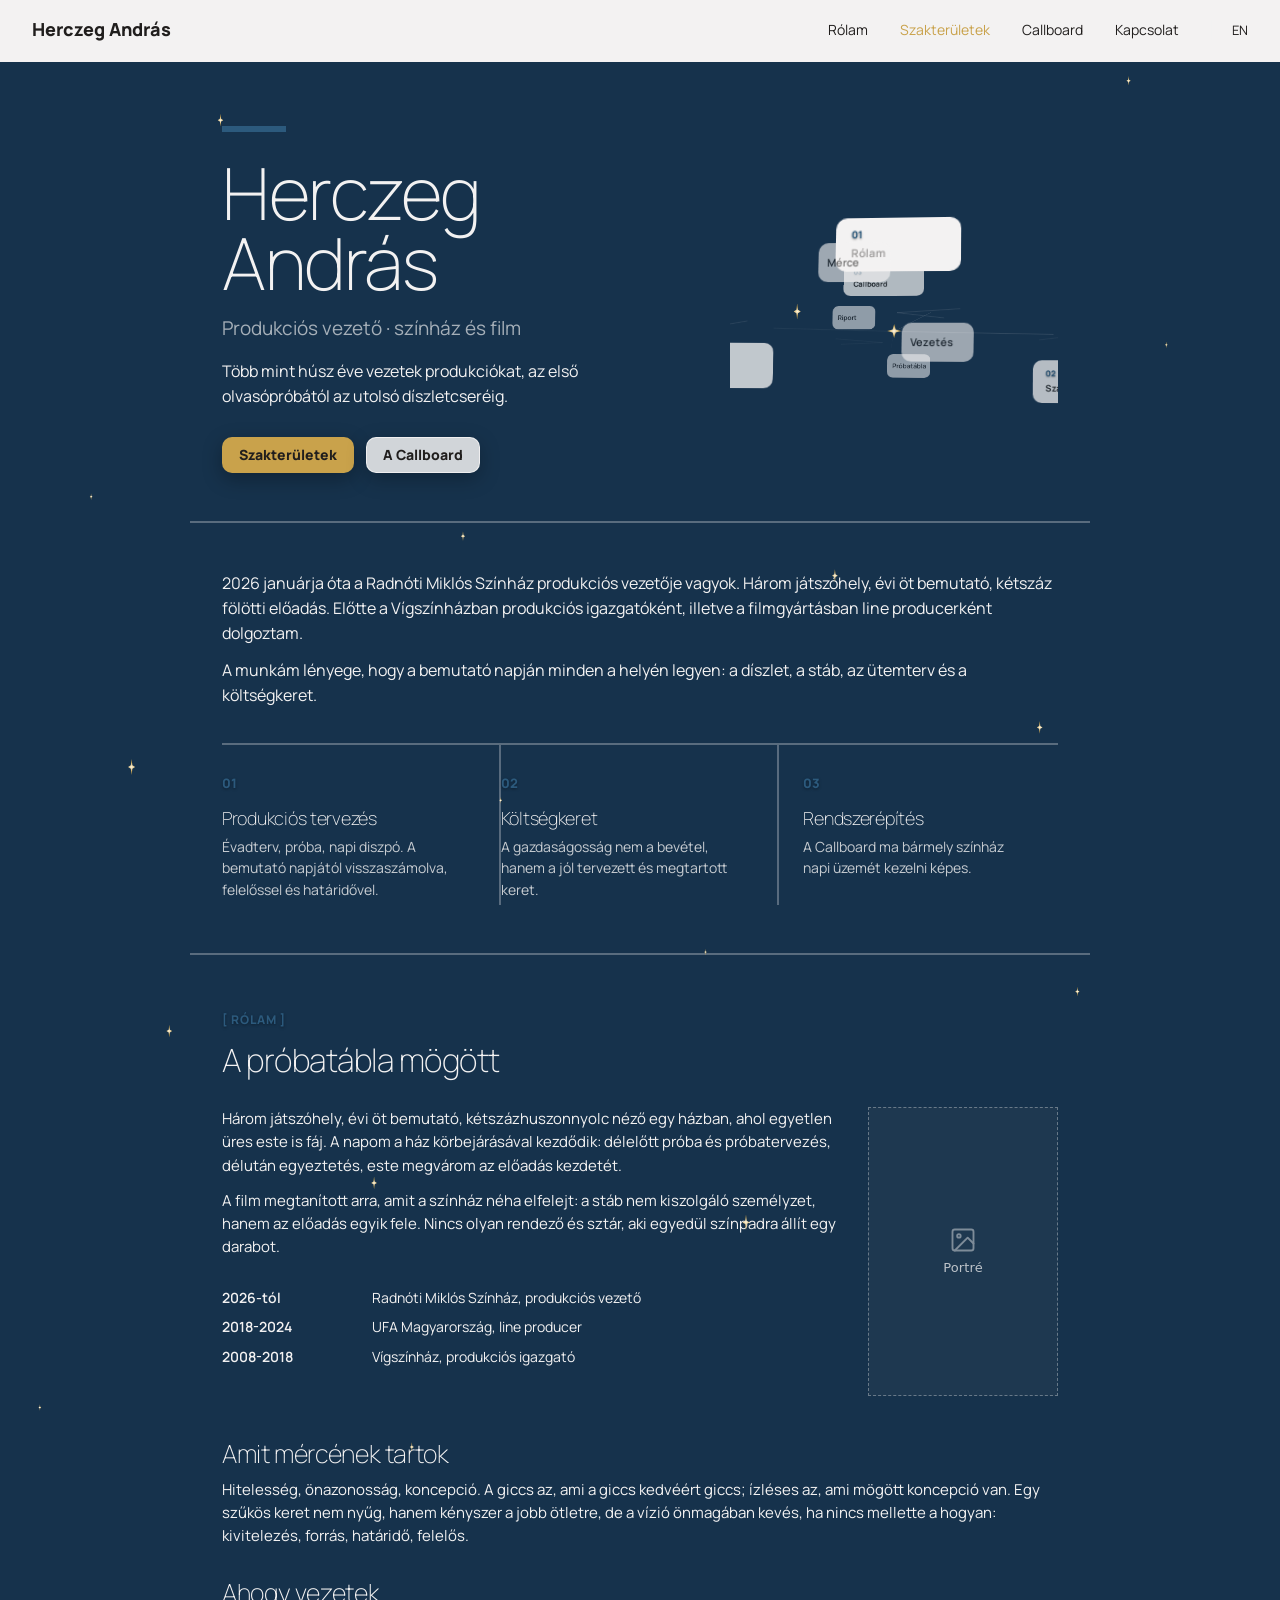
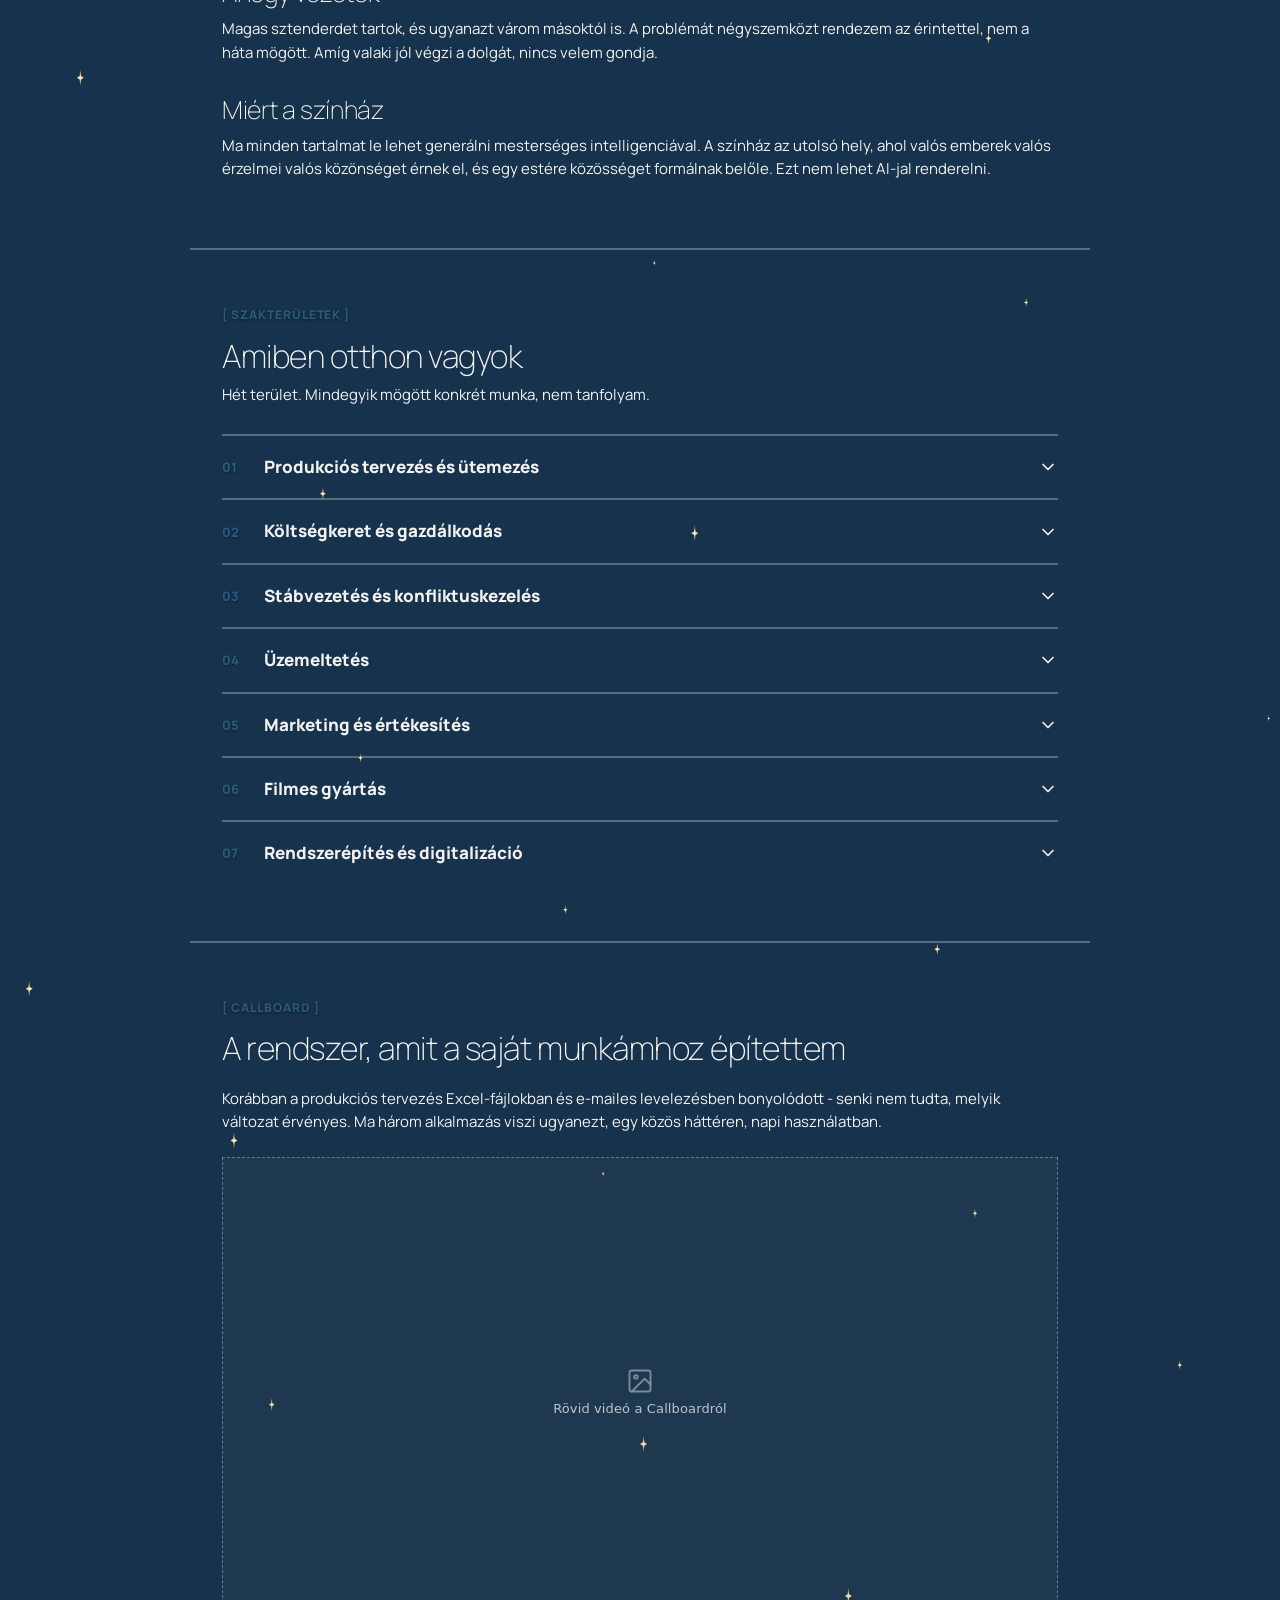
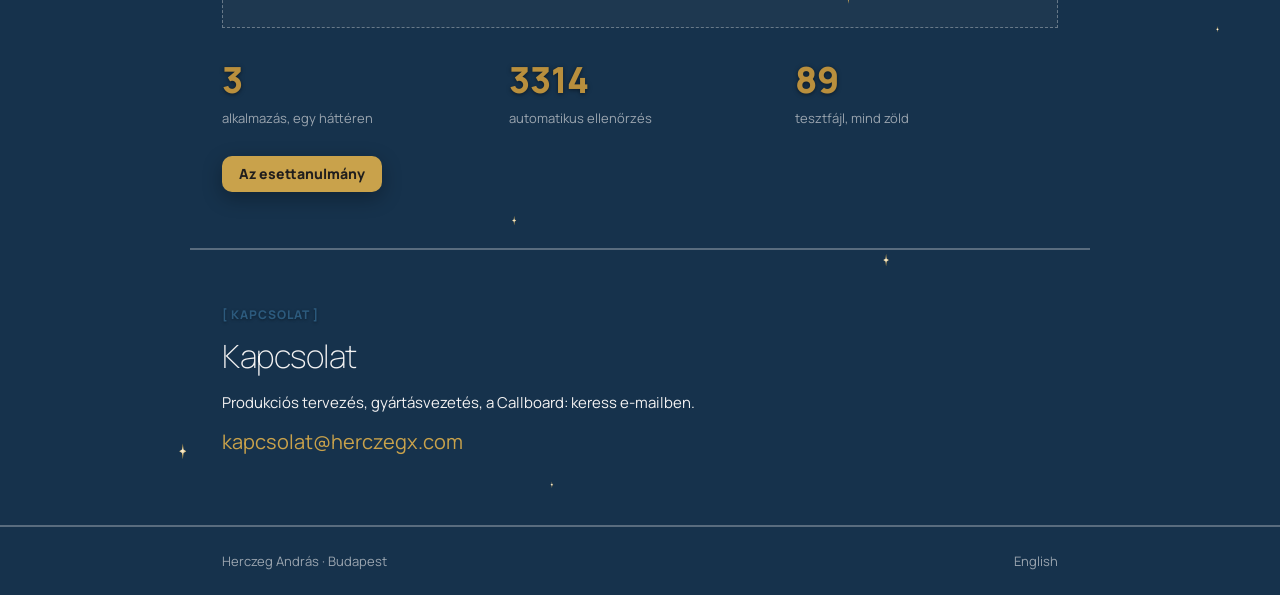
==== commit 8b41a201: "Uj vizualis dizajn: sotet atmenet, aranyszin kiemeles, 3D forgo graf Andras egy kesz design-handoff " ====
--- a/index.html
+++ b/index.html
@@ -13,193 +13,190 @@
 <meta property="og:type" content="profile">
 <meta property="og:url" content="https://herczegx.com/">
 <link rel="icon" href="favicon.svg" type="image/svg+xml">
-<link rel="stylesheet" href="stilus.css">
+<link rel="preconnect" href="https://fonts.googleapis.com">
+<link href="https://fonts.googleapis.com/css2?family=Manrope:wght@200;400&display=swap" rel="stylesheet">
+<link rel="stylesheet" href="dizajn.css">
+<script src="image-slot.js" defer></script>
 </head>
 <body>
-
-<header class="fej">
-  <div class="fej-belso">
-    <a class="nevjel" href="index.html">Herczeg András</a>
-    <nav class="menu">
-      <a href="#rolam">Rólam</a>
-      <a href="#szakteruletek">Szakterületek</a>
-      <a href="callboard.html">Callboard</a>
-      <a href="#kapcsolat">Kapcsolat</a>
-      <span class="nyelv"><a href="en/index.html" hreflang="en">EN</a></span>
-    </nav>
-  </div>
-</header>
-
-<main>
-
-<section class="nyito">
-  <div class="sav">
-    <h1>Herczeg András</h1>
-    <p class="alcim">Produkciós vezető &middot; színház és film</p>
-    <p class="vezeto">Több mint húsz éve vezetek produkciókat, az első olvasópróbától az utolsó díszletcseréig.</p>
-    <div class="gombok">
-      <a class="gomb" href="#szakteruletek">Szakterületek</a>
-      <a class="gomb mas" href="callboard.html">A Callboard</a>
-    </div>
-  </div>
-</section>
-
-<section>
-  <div class="sav">
-    <div class="szoveg">
-      <p>2026 januárja óta a Radnóti Miklós Színház produkciós vezetője vagyok. Három játszóhely, évi öt bemutató, kétszáz fölötti előadás. Előtte a Vígszínházban produkciós igazgatóként, illetve a filmgyártásban line producerként dolgoztam.</p>
-      <p>A munkám lényege ma az, hogy a bemutató napján minden a helyén legyen. A díszlet, a stáb, az ütemterv és a pénzügyi keret.</p>
-    </div>
-    <div class="harmas" style="margin-top:34px">
-      <div class="kartya">
-        <h3>Produkciós tervezés</h3>
-        <p>Évadterv, próbaperiódus, napi diszpó. A bemutató napjától visszaszámolva, felelőssel és határidővel.</p>
-      </div>
-      <div class="kartya">
-        <h3>Költségkeret</h3>
-        <p>A gazdaságosság nem a nagy bevétel, hanem a jól tervezett és megtartott keret. Ami megmarad, abból lehet felújítás.</p>
-      </div>
-      <div class="kartya">
-        <h3>Rendszerépítés</h3>
-        <p>Amit nem találtam meg készen, azt megépítettem. A Callboard ma bármely színház napi üzemét kezelni képes.</p>
-      </div>
-    </div>
-  </div>
-</section>
-
-<section id="rolam">
-  <div class="sav">
-    <p class="cimke">Rólam</p>
-    <h2>A próbatábla mögött</h2>
-    <div class="szoveg">
-      <p>A Radnóti Miklós Színház produkciós vezetője vagyok. Ez a gyakorlatban azt jelenti, hogy egy produkció teljes élettartamát felügyelem: az első lépésektől a bemutatón át a napi díszletcserékig és a karbantartásig. Három játszóhely, évi öt bemutató, kétszáz fölötti előadásszám, kétszázhuszonnyolc néző egy házban, ahol egyetlen üres este is fáj.</p>
-      <p>A napom a ház körbejárásával kezdődik. Délelőtt próba és próbatervezés, délután egyeztetés, este megvárom az előadás kezdetét. Néha beülök megnézni.</p>
-    </div>
-
-    <div class="tablakeret" style="margin:30px 0">
-      <table class="tabla">
-        <tr><td>2026-tól</td><td>Radnóti Miklós Színház, produkciós vezető</td></tr>
-        <tr><td>2018-2024</td><td>UFA Magyarország, line producer. Tv-sorozatok és reklámfilmek gyártása</td></tr>
-        <tr><td>2008-2018</td><td>Vígszínház, produkciós igazgató</td></tr>
-      </table>
-    </div>
-
-    <div class="szoveg">
-      <p>A film megtanított arra, amit a színház néha elfelejt: a stáb nem kiszolgáló személyzet, hanem az előadás egyik fele. Nincs olyan rendező és olyan sztár, aki egyedül színpadra állít egy darabot.</p>
-    </div>
-
-    <!-- PORTREFOTO: a kep helye. Tedd a fajlt kepek/portre.webp neven ide, es vedd ki a kommentet.
-    <figure style="max-width:360px">
-      <img src="kepek/portre.webp" alt="Herczeg András" width="720" height="900">
-    </figure>
-    -->
-    <p class="kicsi halk" style="margin:26px 0 0"><span class="helyorzo">Ide kerül a portréfotó</span></p>
-
-    <h3 style="margin:40px 0 10px;font-size:1.1rem">Amit mércének tartok</h3>
-    <div class="szoveg">
-      <p>Hitelesség, önazonosság, koncepció. A giccs az, ami a giccs kedvéért giccs; ízléses az, ami mögött koncepció van. Ugyanez áll a poénra, a díszletre és a plakátra: ami nincs indokolva, az üres.</p>
-      <p>Egy szűkös keret nem nyűg. Kényszer a jobb ötletre. Egy üres tér is lehet nagyszerű színpad, ha van mögötte vízió. A vízió viszont önmagában kevés, ha nincs ott mellette a hogyan: a kivitelezés, a forrás, a határidő és a felelős.</p>
-      <p>Nem hiszek a főpróbahét szentségében. Aki a teljes próbaperiódusban tervezetten és fegyelmezetten dolgozik, annak nem kell az utolsó héten kapkodnia.</p>
-    </div>
-
-    <h3 style="margin:36px 0 10px;font-size:1.1rem">Ahogy vezetek</h3>
-    <div class="szoveg">
-      <p>Magas sztenderdet tartok, és ugyanazt várom másoktól is. A problémát négyszemközt rendezem az érintettel, nem a háta mögött. Ha valami csikorog, közbelépek. Türelmes vagyok, de nem a végtelenségig.</p>
-      <p>Sokan úgy vélik, kemény ember vagyok. Amíg valaki jól végzi a dolgát, nincs velem gondja.</p>
-    </div>
-
-    <h3 style="margin:36px 0 10px;font-size:1.1rem">Miért a színház</h3>
-    <div class="szoveg">
-      <p>Ma minden tartalmat le lehet generálni a mesterséges intelligencia segítségével. Videót, hangot, arcot. A színház az utolsó hely, ahol valós emberek valós érzelmei valós közönséget érnek el, és ha csak egy estére is, de közösséget formálnak belőle. Ezt nem lehet AI-jal renderelni.</p>
-    </div>
-  </div>
-</section>
-
-<section id="szakteruletek">
-  <div class="sav">
-    <p class="cimke">Szakterületek</p>
-    <h2>Amiben otthon vagyok</h2>
-    <div class="szoveg" style="margin-bottom:30px">
-      <p>Hét terület. Mindegyik mögött konkrét munka, nem tanfolyam.</p>
-    </div>
-
-    <div class="teruletek">
-      <div class="terulet">
-        <h3>Produkciós tervezés és ütemezés</h3>
-        <p>Évadterv, próbaperiódus, heti és napi tábla, diszpó. A bemutató napjától visszaszámolva építem fel a menetet, felelőssel és határidővel. A heti tábla tájékoztat, a napi kötelez: a kettőt nem szabad összekeverni, mert a második alapján jön be dolgozni ötven ember.</p>
-      </div>
-      <div class="terulet">
-        <h3>Költségkeret és gazdálkodás</h3>
-        <p>A gazdaságosság nem az, hogy sok a bevétel, hanem hogy a tervezett keretet tartod. Ha jól csinálod, marad is, és abból lesz jutalom, felújítás, rekonstrukció. Közpénznél a tiszta elszámolás nem óvatosság: minden számla mögött valós teljesítés áll.</p>
-      </div>
-      <div class="terulet">
-        <h3>Stábvezetés és konfliktuskezelés</h3>
-        <p>Nem szeretek konfrontálódni, de ha a próba rendje forog kockán, megteszem. Volt, akit kiküldtem a színházból, és volt, aki mellé csak leültem, hogy a jelenlétem visszatartsa a kiborulástól. A hierarchia senkit nem jogosít fel arra, hogy ordítson.</p>
-      </div>
-      <div class="terulet">
-        <h3>Üzemeltetés</h3>
-        <p>Három helyszín napi üzeme: nagyszínpad, próbaterem, külső játszóhely. Reggel a ház körbejárásával kezdem. Ami műszakilag elromlik, az estére előadást bukhat, tehát nem várhat holnapig.</p>
-      </div>
-      <div class="terulet">
-        <h3>Marketing és értékesítés</h3>
-        <p>A régi jegyeladási rendek kimentek a divatból, a kínálat viszont óriási és egyre nő. Egy kis művészszínház csak akkor nem vész el a zajban, ha másképp közelít a közönségéhez. A színház a közönségnek készül, nem a kritikának.</p>
-      </div>
-      <div class="terulet">
-        <h3>Filmes gyártás</h3>
-        <p>Line producerként tv-sorozatok és reklámfilmek gyártását vittem. Napi bontású forgatási terv, kemény költségkontroll, stábszervezés. Ez a szemlélet hozta a színházi munkámba a napra pontos tervezést és az adatkövetést.</p>
-      </div>
-      <div class="terulet">
-        <h3>Rendszerépítés és digitalizáció</h3>
-        <p>Excel-modell, majd webes rendszer, ma három alkalmazás éles használatban. Nem programozónak indultam, de a szolgáltatástervezés közel áll hozzám; a rendszert azért építettem meg, mert a saját munkámhoz kellett.</p>
-      </div>
-    </div>
-  </div>
-</section>
-
-<section id="callboard">
-  <div class="sav">
-    <p class="cimke">Callboard</p>
-    <h2>A rendszer, amit a saját munkámhoz építettem</h2>
-    <div class="szoveg">
-      <p>Korábban a produkciós tervezés Excel-fájlokban és e-mailes levelezésben bonyolódott. A próbatábla kiment levélben, és onnantól senki nem tudta, ki nyitotta meg, ki látta a módosítást, melyik változat érvényes. Ma három alkalmazás viszi ugyanezt, egy közös háttéren, napi használatban.</p>
-    </div>
-
-    <figure>
-      <img src="kepek/callboard_02_napi_tabla.webp" alt="Napi próbatábla: helyszín, idő, hívási kör, bútor és ruha" width="1600" height="507" loading="lazy">
-      <figcaption>Napi próbatábla a demó példányról, kitalált produkciókkal és nevekkel.</figcaption>
-    </figure>
-
-    <div class="tenyek" style="margin:8px 0 30px">
-      <div class="teny"><span class="szam">3</span><span class="mi">alkalmazás, egy háttéren</span></div>
-      <div class="teny"><span class="szam">3314</span><span class="mi">automatikus ellenőrzés</span></div>
-      <div class="teny"><span class="szam">89</span><span class="mi">tesztfájl, mind zöld</span></div>
-    </div>
-
-    <div class="gombok">
-      <a class="gomb" href="callboard.html">Az esettanulmány</a>
-    </div>
-  </div>
-</section>
-
-<section id="kapcsolat">
-  <div class="sav">
-    <p class="cimke">Kapcsolat</p>
-    <h2>Kapcsolat</h2>
-    <div class="szoveg">
+<div class="oldal">
+  <div class="hatter"></div>
+  <div class="shooting-star" style="top:2%;left:4%;animation-delay:0s"></div>
+  <div class="shooting-star" style="top:10%;left:22%;animation-delay:3s"></div>
+  <div class="shooting-star" style="top:0%;left:44%;animation-delay:6s"></div>
+  <div class="csillagmezo"></div>
+
+  <nav class="nav">
+    <a href="index.html" class="nav-brand">Herczeg András</a>
+    <a href="#rolam" class="nav-link">Rólam</a>
+    <a href="#szakteruletek" class="nav-link">Szakterületek</a>
+    <a href="callboard.html" class="nav-callboard">Callboard</a>
+    <a href="#kapcsolat" class="nav-link">Kapcsolat</a>
+    <a href="en/index.html" hreflang="en" class="nav-lang">EN</a>
+  </nav>
+
+  <header class="hero">
+    <div class="lane">
+      <div class="hero-bal">
+        <div class="hero-csik"></div>
+        <h1>Herczeg<br>András</h1>
+        <p class="hero-alcim">Produkciós vezető &middot; színház és film</p>
+        <p class="hero-bio">Több mint húsz éve vezetek produkciókat, az első olvasópróbától az utolsó díszletcseréig.</p>
+        <div class="hero-gombok">
+          <a class="btn btn-elsodleges" href="#szakteruletek">Szakterületek</a>
+          <a class="btn btn-masodlagos" href="callboard.html">A Callboard</a>
+        </div>
+      </div>
+      <div class="graf-terulet">
+        <div class="grab">
+          <div class="graf-csoport"></div>
+        </div>
+      </div>
+    </div>
+  </header>
+
+  <section>
+    <div class="lane" style="padding:48px 32px;border-bottom:2px solid var(--color-divider)">
+      <p style="font-size:16px">2026 januárja óta a Radnóti Miklós Színház produkciós vezetője vagyok. Három játszóhely, évi öt bemutató, kétszáz fölötti előadás. Előtte a Vígszínházban produkciós igazgatóként, illetve a filmgyártásban line producerként dolgoztam.</p>
+      <p style="font-size:16px">A munkám lényege, hogy a bemutató napján minden a helyén legyen: a díszlet, a stáb, az ütemterv és a költségkeret.</p>
+      <div class="harmas">
+        <div>
+          <div class="szam">01</div>
+          <h3>Produkciós tervezés</h3>
+          <p>Évadterv, próba, napi diszpó. A bemutató napjától visszaszámolva, felelőssel és határidővel.</p>
+        </div>
+        <div>
+          <div class="szam">02</div>
+          <h3>Költségkeret</h3>
+          <p>A gazdaságosság nem a bevétel, hanem a jól tervezett és megtartott keret.</p>
+        </div>
+        <div>
+          <div class="szam">03</div>
+          <h3>Rendszerépítés</h3>
+          <p>A Callboard ma bármely színház napi üzemét kezelni képes.</p>
+        </div>
+      </div>
+    </div>
+  </section>
+
+  <section id="rolam">
+    <div class="lane" style="padding:56px 32px;border-bottom:2px solid var(--color-divider)">
+      <p class="kicker">[ RÓLAM ]</p>
+      <h2 style="margin-bottom:28px">A próbatábla mögött</h2>
+
+      <div class="rolam-racs">
+        <div>
+          <p>Három játszóhely, évi öt bemutató, kétszázhuszonnyolc néző egy házban, ahol egyetlen üres este is fáj. A napom a ház körbejárásával kezdődik: délelőtt próba és próbatervezés, délután egyeztetés, este megvárom az előadás kezdetét.</p>
+          <p>A film megtanított arra, amit a színház néha elfelejt: a stáb nem kiszolgáló személyzet, hanem az előadás egyik fele. Nincs olyan rendező és sztár, aki egyedül színpadra állít egy darabot.</p>
+
+          <table class="rolam-tabla">
+            <tbody>
+              <tr><td>2026-tól</td><td>Radnóti Miklós Színház, produkciós vezető</td></tr>
+              <tr><td>2018-2024</td><td>UFA Magyarország, line producer</td></tr>
+              <tr><td>2008-2018</td><td>Vígszínház, produkciós igazgató</td></tr>
+            </tbody>
+          </table>
+        </div>
+        <image-slot id="portrait" shape="rect" placeholder="Portré" style="width:190px;aspect-ratio:4/5"></image-slot>
+      </div>
+
+      <h3 style="margin:44px 0 10px">Amit mércének tartok</h3>
+      <p>Hitelesség, önazonosság, koncepció. A giccs az, ami a giccs kedvéért giccs; ízléses az, ami mögött koncepció van. Egy szűkös keret nem nyűg, hanem kényszer a jobb ötletre, de a vízió önmagában kevés, ha nincs mellette a hogyan: kivitelezés, forrás, határidő, felelős.</p>
+
+      <h3 style="margin:32px 0 10px">Ahogy vezetek</h3>
+      <p>Magas sztenderdet tartok, és ugyanazt várom másoktól is. A problémát négyszemközt rendezem az érintettel, nem a háta mögött. Amíg valaki jól végzi a dolgát, nincs velem gondja.</p>
+
+      <h3 style="margin:32px 0 10px">Miért a színház</h3>
+      <p>Ma minden tartalmat le lehet generálni mesterséges intelligenciával. A színház az utolsó hely, ahol valós emberek valós érzelmei valós közönséget érnek el, és egy estére közösséget formálnak belőle. Ezt nem lehet AI-jal renderelni.</p>
+    </div>
+  </section>
+
+  <section id="szakteruletek">
+    <div class="lane" style="padding:56px 32px;border-bottom:2px solid var(--color-divider)">
+      <p class="kicker">[ SZAKTERÜLETEK ]</p>
+      <h2 style="margin-bottom:8px">Amiben otthon vagyok</h2>
+      <p style="margin-bottom:28px">Hét terület. Mindegyik mögött konkrét munka, nem tanfolyam.</p>
+
+      <div>
+        <div class="acc-sor">
+          <button class="acc-gomb"><span class="szam">01</span><span class="cim">Produkciós tervezés és ütemezés</span><svg class="acc-chev" width="20" height="20" viewBox="0 0 24 24" fill="none" stroke="currentColor" stroke-width="2" stroke-linecap="round" stroke-linejoin="round"><polyline points="6 9 12 15 18 9"></polyline></svg></button>
+          <p class="acc-szoveg">Évadterv, próbaperiódus, heti és napi tábla, diszpó. A bemutató napjától visszaszámolva építem fel a menetet, felelőssel és határidővel. A heti tábla tájékoztat, a napi kötelez: a kettőt nem szabad összekeverni, mert a második alapján jön be dolgozni ötven ember.</p>
+        </div>
+        <div class="acc-sor">
+          <button class="acc-gomb"><span class="szam">02</span><span class="cim">Költségkeret és gazdálkodás</span><svg class="acc-chev" width="20" height="20" viewBox="0 0 24 24" fill="none" stroke="currentColor" stroke-width="2" stroke-linecap="round" stroke-linejoin="round"><polyline points="6 9 12 15 18 9"></polyline></svg></button>
+          <p class="acc-szoveg">A gazdaságosság nem az, hogy sok a bevétel, hanem hogy a tervezett keretet tartod. Ha jól csinálod, marad is, és abból lesz jutalom, felújítás. Közpénznél a tiszta elszámolás nem óvatosság: minden számla mögött valós teljesítés áll.</p>
+        </div>
+        <div class="acc-sor">
+          <button class="acc-gomb"><span class="szam">03</span><span class="cim">Stábvezetés és konfliktuskezelés</span><svg class="acc-chev" width="20" height="20" viewBox="0 0 24 24" fill="none" stroke="currentColor" stroke-width="2" stroke-linecap="round" stroke-linejoin="round"><polyline points="6 9 12 15 18 9"></polyline></svg></button>
+          <p class="acc-szoveg">Nem szeretek konfrontálódni, de ha a próba rendje forog kockán, megteszem. Volt, akit kiküldtem a színházból, és volt, aki mellé csak leültem, hogy a jelenlétem visszatartsa a kiborulástól. A hierarchia senkit nem jogosít fel arra, hogy ordítson.</p>
+        </div>
+        <div class="acc-sor">
+          <button class="acc-gomb"><span class="szam">04</span><span class="cim">Üzemeltetés</span><svg class="acc-chev" width="20" height="20" viewBox="0 0 24 24" fill="none" stroke="currentColor" stroke-width="2" stroke-linecap="round" stroke-linejoin="round"><polyline points="6 9 12 15 18 9"></polyline></svg></button>
+          <p class="acc-szoveg">Három helyszín napi üzeme: nagyszínpad, próbaterem, külső játszóhely. Reggel a ház körbejárásával kezdem. Ami műszakilag elromlik, az estére előadást bukhat, tehát nem várhat holnapig.</p>
+        </div>
+        <div class="acc-sor">
+          <button class="acc-gomb"><span class="szam">05</span><span class="cim">Marketing és értékesítés</span><svg class="acc-chev" width="20" height="20" viewBox="0 0 24 24" fill="none" stroke="currentColor" stroke-width="2" stroke-linecap="round" stroke-linejoin="round"><polyline points="6 9 12 15 18 9"></polyline></svg></button>
+          <p class="acc-szoveg">A régi jegyeladási rendek kimentek a divatból, a kínálat viszont óriási és egyre nő. Egy kis művészszínház csak akkor nem vész el a zajban, ha másképp közelít a közönségéhez. A színház a közönségnek készül, nem a kritikának.</p>
+        </div>
+        <div class="acc-sor">
+          <button class="acc-gomb"><span class="szam">06</span><span class="cim">Filmes gyártás</span><svg class="acc-chev" width="20" height="20" viewBox="0 0 24 24" fill="none" stroke="currentColor" stroke-width="2" stroke-linecap="round" stroke-linejoin="round"><polyline points="6 9 12 15 18 9"></polyline></svg></button>
+          <p class="acc-szoveg">Line producerként tv-sorozatok és reklámfilmek gyártását vittem. Napi bontású forgatási terv, kemény költségkontroll, stábszervezés. Ez a szemlélet hozta a színházi munkámba a napra pontos tervezést és az adatkövetést.</p>
+        </div>
+        <div class="acc-sor">
+          <button class="acc-gomb"><span class="szam">07</span><span class="cim">Rendszerépítés és digitalizáció</span><svg class="acc-chev" width="20" height="20" viewBox="0 0 24 24" fill="none" stroke="currentColor" stroke-width="2" stroke-linecap="round" stroke-linejoin="round"><polyline points="6 9 12 15 18 9"></polyline></svg></button>
+          <p class="acc-szoveg">Excel-modell, majd webes rendszer, ma három alkalmazás éles használatban. Nem programozónak indultam, de a szolgáltatástervezés közel áll hozzám; a rendszert azért építettem meg, mert a saját munkámhoz kellett.</p>
+        </div>
+      </div>
+    </div>
+  </section>
+
+  <section id="callboard-teaser">
+    <div class="lane" style="padding:56px 32px;border-bottom:2px solid var(--color-divider)">
+      <p class="kicker">[ CALLBOARD ]</p>
+      <h2 style="margin-bottom:20px">A rendszer, amit a saját munkámhoz építettem</h2>
+      <p>Korábban a produkciós tervezés Excel-fájlokban és e-mailes levelezésben bonyolódott - senki nem tudta, melyik változat érvényes. Ma három alkalmazás viszi ugyanezt, egy közös háttéren, napi használatban.</p>
+
+      <image-slot id="callboard-video" shape="rect" placeholder="Rövid videó a Callboardról" style="width:100%;aspect-ratio:16/9;margin:24px 0"></image-slot>
+
+      <div class="stat-sor">
+        <div><div class="szam" style="color:#b98f3d">3</div><div class="cimke">alkalmazás, egy háttéren</div></div>
+        <div><div class="szam" style="color:#b98f3d">3314</div><div class="cimke">automatikus ellenőrzés</div></div>
+        <div><div class="szam" style="color:#b98f3d">89</div><div class="cimke">tesztfájl, mind zöld</div></div>
+      </div>
+
+      <a class="btn btn-elsodleges" href="callboard.html">Az esettanulmány</a>
+    </div>
+  </section>
+
+  <section id="kapcsolat">
+    <div class="lane" style="padding:56px 32px">
+      <p class="kicker">[ KAPCSOLAT ]</p>
+      <h2 style="margin-bottom:16px">Kapcsolat</h2>
       <p>Produkciós tervezés, gyártásvezetés, a Callboard: keress e-mailben.</p>
-      <p><a href="mailto:kapcsolat@herczegx.com">kapcsolat@herczegx.com</a></p>
-    </div>
-  </div>
-</section>
-
-</main>
-
-<footer class="lab">
-  <div class="lab-belso">
-    <span>Herczeg András &middot; Budapest</span>
-    <span class="jobbra"><a href="en/index.html" hreflang="en">English</a></span>
-  </div>
-</footer>
-
+      <p style="font-size:20px"><a href="mailto:kapcsolat@herczegx.com">kapcsolat@herczegx.com</a></p>
+    </div>
+  </section>
+
+  <footer class="lablec">
+    <div class="lane">
+      <span>Herczeg András &middot; Budapest</span>
+      <a href="en/index.html" hreflang="en">English</a>
+    </div>
+  </footer>
+</div>
+
+<script>
+window.GRAF_CSOMOPONTOK = [
+  { num: '01', label: 'Rólam', href: '#rolam', angle: 10, y: -70, radius: 160,
+    children: [{ label: 'Mérce', dAngle: -35, dRadius: 65, dY: -35 }, { label: 'Vezetés', dAngle: 38, dRadius: 55, dY: 30 }] },
+  { num: '02', label: 'Szakterületek', href: '#szakteruletek', angle: 100, y: 55, radius: 190,
+    children: [{ label: 'Tervezés', dAngle: -28, dRadius: 60, dY: 30 }, { label: 'Költség', dAngle: 32, dRadius: 70, dY: -28 }] },
+  { num: '03', label: 'Callboard', href: 'callboard.html', angle: 195, y: -20, radius: 120,
+    children: [{ label: 'Próbatábla', dAngle: -38, dRadius: 55, dY: 22 }, { label: 'Riport', dAngle: 28, dRadius: 60, dY: -32 }] },
+  { num: '04', label: 'Kapcsolat', href: '#kapcsolat', angle: 290, y: 85, radius: 170,
+    children: [{ label: 'Email', dAngle: 24, dRadius: 50, dY: -22 }] }
+];
+</script>
+<script src="dizajn.js"></script>
 </body>
 </html>
--- a/dizajn.css
+++ b/dizajn.css
@@ -0,0 +1,134 @@
+/* uj dizajn: sotet atmenet, aranyszin kiemeles, Manrope betutipus */
+:root{
+  --font-heading:'Manrope','Archivo',system-ui,sans-serif;
+  --font-heading-weight:200;
+  --color-bg:#f3f2f2;
+  --color-text:#f3f2f2;
+  --color-divider:color-mix(in srgb,#f3f2f2 30%,transparent);
+  --color-accent:#c9a24b;
+  --color-accent-700:#b98f3d;
+  --color-accent-blue:#2c5a7d;
+}
+*,*::before,*::after{box-sizing:border-box}
+html{background:#16324c}
+body{margin:0;overflow-x:hidden;font-family:var(--font-heading);font-weight:400;font-size:15px;line-height:1.55;color:var(--color-text);background:#16324c}
+h1,h2,h3,h4,h5,h6{font-family:var(--font-heading);font-weight:var(--font-heading-weight);line-height:1.12;letter-spacing:-0.015em;margin:0 0 8px}
+h1{font-size:42px}
+h2{font-size:32px}
+h3{font-size:25px}
+h4{font-size:20px}
+p{margin:0 0 12px}
+a{color:var(--color-accent);text-underline-offset:3px;text-decoration:none}
+a:hover{color:var(--color-accent-700)}
+img{display:block;max-width:100%}
+figure{margin:0}
+figcaption{font-size:11px;margin-top:4px;color:color-mix(in srgb,var(--color-text) 55%,transparent)}
+.lane{max-width:900px;margin:0 auto;padding:0 32px}
+
+/* alap oldal, hatter, csillagok */
+.oldal{background:transparent;color:var(--color-text);min-height:100vh;position:relative}
+.hatter{position:absolute;inset:0;z-index:-1;background:linear-gradient(120deg,#16324c 0%,#2c5a7d 40%,#7d7979 65%,#b98f3d 100%)}
+@keyframes twinkle{0%{opacity:.08;transform:rotate(var(--r)) scale(.7) translate(0,0)}50%{opacity:1;transform:rotate(var(--r)) scale(1.6) translate(var(--dx),var(--dy))}100%{opacity:.08;transform:rotate(var(--r)) scale(.7) translate(0,0)}}
+.star{position:absolute;background:radial-gradient(circle,#fff6e0 0%,#c9a24b 55%,#c9a24b 100%);pointer-events:none;z-index:0;animation:twinkle ease-in-out infinite;box-shadow:0 0 6px 1px rgba(201,162,75,.8);clip-path:polygon(50% 0%,61% 39%,100% 50%,61% 61%,50% 100%,39% 61%,0% 50%,39% 39%)}
+@keyframes shoot{0%{opacity:0;transform:translate(-10vw,-10vh) rotate(35deg)}3%{opacity:1}20%{opacity:1;transform:translate(70vw,55vh) rotate(35deg)}24%{opacity:0;transform:translate(72vw,56vh) rotate(35deg)}100%{opacity:0}}
+.shooting-star{position:absolute;top:0;left:0;width:110px;height:2px;background:linear-gradient(90deg,rgba(255,246,224,0) 0%,rgba(255,246,224,.95) 100%);border-radius:2px;opacity:0;animation:shoot 9s linear infinite;pointer-events:none;z-index:0}
+
+/* navigacio */
+.nav{position:sticky;top:0;z-index:20;background:#f3f2f2;border-bottom:2px solid var(--color-divider);display:flex;align-items:center;gap:32px;padding:16px 32px}
+.nav-brand{font-family:var(--font-heading);font-weight:800;font-size:18px;color:#201e1d;margin-right:auto}
+.nav a.nav-link,.nav a.nav-callboard{color:#201e1d;font-size:14px}
+.nav a.nav-link.aktiv,.nav a.nav-callboard.aktiv{color:var(--color-accent)}
+.nav a.nav-lang{color:#201e1d;font-size:13px;border-left:1px solid var(--color-divider);padding-left:20px}
+
+/* gombok */
+.btn{display:inline-flex;align-items:center;justify-content:center;gap:6px;cursor:pointer;font-family:var(--font-heading);font-weight:800;font-size:14px;line-height:1.2;padding:9px 16px;border-radius:10px;border:1px solid transparent}
+.btn-elsodleges{background:#c9a24b;color:#201e1d;box-shadow:0 6px 20px rgba(0,0,0,.3)}
+.btn-elsodleges:hover{background:#b98f3d;color:#201e1d}
+.btn-masodlagos{background:rgba(243,242,242,.85);color:#201e1d;border-color:rgba(243,242,242,.9);box-shadow:0 6px 20px rgba(0,0,0,.25)}
+.btn-masodlagos:hover{background:rgba(243,242,242,.65);color:#201e1d}
+
+/* hero es 3D graf */
+.hero .lane{display:grid;grid-template-columns:1.4fr 1fr;gap:48px;align-items:end;padding:64px 32px 0;border-bottom:2px solid var(--color-divider)}
+.hero-bal{padding-bottom:48px}
+.hero-csik{width:64px;height:6px;background:#2c5a7d;margin-bottom:26px}
+.hero h1{font-size:72px;line-height:.97;letter-spacing:-.02em;margin-bottom:16px}
+.hero-alcim{font-size:19px;margin:0 0 16px;color:color-mix(in srgb,var(--color-text) 65%,transparent)}
+.hero-bio{font-size:16px;max-width:460px;margin:0 0 28px}
+.hero-gombok{display:flex;gap:12px}
+.graf-terulet{position:relative;width:100%;height:380px;overflow:hidden}
+.graf-terulet .grab{position:absolute;inset:0;z-index:1;perspective:1300px;cursor:grab;user-select:none;touch-action:none}
+.graf-terulet .grab.ragad{cursor:grabbing}
+.graf-csoport{position:absolute;inset:0;transform-style:preserve-3d}
+.graf-vonal{position:absolute;top:50%;left:50%;height:1px;background:var(--color-divider);transform-origin:0 50%}
+.graf-kartya{position:absolute;top:50%;left:50%;text-align:left;display:flex;flex-direction:column;justify-content:center;background:var(--color-bg);border:2px solid var(--color-divider);border-radius:10px;padding:8px 12px;cursor:pointer;width:112px;height:48px}
+.graf-kartya:hover{border-color:#c9a24b;box-shadow:0 0 0 2px rgba(201,162,75,.45);background:#fff}
+.graf-kartya .szam{font-family:var(--font-heading);font-weight:800;font-size:9px;color:#2c5a7d;display:block;margin-bottom:2px;text-shadow:0 1px 2px rgba(0,0,0,.4)}
+.graf-kartya .cimke{font-family:var(--font-heading);font-weight:700;font-size:10px;color:#201e1d;white-space:nowrap}
+.graf-gyerek{position:absolute;top:50%;left:50%;text-align:left;display:flex;align-items:center;background:var(--color-bg);border:1px solid var(--color-divider);border-radius:10px;padding:0 8px;cursor:pointer;width:74px;height:40px}
+.graf-gyerek:hover{border-color:#c9a24b;box-shadow:0 0 0 2px rgba(201,162,75,.45);background:#fff}
+.graf-gyerek .cimke{font-family:var(--font-heading);font-weight:600;font-size:11px;color:#201e1d}
+.graf-kozep{position:absolute;top:50%;left:50%;width:14px;height:14px;background:radial-gradient(circle,#fff8e6 0%,#c9a24b 55%,#c9a24b 100%);clip-path:polygon(50% 0%,61% 39%,100% 50%,61% 61%,50% 100%,39% 61%,0% 50%,39% 39%);transform:translate(-50%,-50%);animation:twinkle 4s ease-in-out infinite;box-shadow:0 0 10px 3px rgba(201,162,75,.9)}
+
+/* harmas hasab a bevezetoben */
+.harmas{display:grid;grid-template-columns:repeat(3,1fr);margin-top:36px;border-top:2px solid var(--color-divider)}
+.harmas>div{padding:28px 24px 4px 0;border-right:2px solid var(--color-divider)}
+.harmas>div:last-child{border-right:none;padding-left:24px}
+.harmas .szam{font-family:var(--font-heading);font-weight:800;font-size:13px;color:#2c5a7d;margin-bottom:14px;text-shadow:0 1px 3px rgba(0,0,0,.4)}
+.harmas h3{font-size:18px;margin-bottom:8px}
+.harmas p{font-size:14px;opacity:.8;margin:0}
+
+/* kicker cimke a szekciok elejen */
+.kicker{margin:0 0 14px;font-family:var(--font-heading);font-weight:800;font-size:12px;letter-spacing:.08em;color:#2c5a7d;text-shadow:0 1px 3px rgba(0,0,0,.4)}
+
+/* Rolam szekcio */
+.rolam-racs{display:grid;grid-template-columns:1fr 190px;gap:32px;align-items:start}
+.rolam-tabla{width:100%;border-collapse:collapse;font-size:14px;margin:24px 0}
+.rolam-tabla td{padding:4px 0;vertical-align:top}
+.rolam-tabla td:first-child{white-space:nowrap;font-weight:600;padding-right:16px}
+
+/* Szakteruletek accordion */
+.acc-sor{border-top:2px solid var(--color-divider)}
+.acc-gomb{all:unset;display:flex;align-items:center;gap:20px;width:100%;cursor:pointer;padding:18px 0;font-family:var(--font-heading);font-weight:800;font-size:17px;box-sizing:border-box;color:var(--color-text)}
+.acc-gomb .szam{color:#2c5a7d;font-size:13px;min-width:22px;text-shadow:0 1px 2px rgba(0,0,0,.4)}
+.acc-gomb .cim{flex:1}
+.acc-chev{transition:transform .15s ease;flex-shrink:0}
+.acc-chev.nyitva{transform:rotate(180deg)}
+.acc-szoveg{padding-bottom:22px;padding-left:42px;max-width:640px;display:none}
+.acc-szoveg.lathato{display:block}
+
+/* statisztika sor */
+.stat-sor{display:grid;grid-template-columns:repeat(3,1fr);gap:24px;margin:8px 0 28px}
+.stat-sor .szam{font-family:var(--font-heading);font-weight:800;font-size:36px;text-shadow:0 1px 4px rgba(0,0,0,.5)}
+.stat-sor .cimke{font-size:13px;color:color-mix(in srgb,var(--color-text) 60%,transparent)}
+
+/* lablec */
+.lablec{border-top:2px solid var(--color-divider)}
+.lablec .lane{padding:24px 32px;display:flex;justify-content:space-between;font-size:13px;color:color-mix(in srgb,var(--color-text) 60%,transparent)}
+.lablec a{color:inherit}
+
+/* Callboard esettanulmany oldal tablazatai es statuszkartyaja */
+.tabla{width:100%;border-collapse:collapse;font-size:14px}
+.tabla th{text-align:left;font-size:11px;letter-spacing:.08em;text-transform:uppercase;color:color-mix(in srgb,var(--color-text) 60%,transparent);padding:8px;border-bottom:2px solid var(--color-divider)}
+.tabla td{padding:8px;border-bottom:1px solid var(--color-divider)}
+.statusz-kartya{margin-top:32px;border-left:2px solid var(--color-accent);background:rgba(243,242,242,.9);padding:12px 16px}
+.statusz-kartya .cim{font-size:16px;color:#201e1d;margin:0 0 6px}
+.statusz-kartya .torzs{font-size:14px;color:#201e1d;margin:0}
+figure img{border:1px solid var(--color-divider)}
+
+/* keskeny kepernyo: a fenti elrendezes egy oszlopba rendezodik, semmi nem lóg ki oldalra */
+@media (max-width:720px){
+  .lane{padding:0 20px}
+  .nav{flex-wrap:wrap;gap:14px 20px;padding:14px 20px}
+  .nav-brand{width:100%;margin-right:0}
+  .nav a.nav-lang{border-left:none;padding-left:0}
+  .hero .lane{grid-template-columns:1fr;padding:40px 20px 0}
+  .hero-bal{padding-bottom:32px}
+  .hero h1{font-size:48px}
+  .graf-terulet{height:280px}
+  .harmas{grid-template-columns:1fr}
+  .harmas>div{border-right:none;padding:22px 0;border-bottom:2px solid var(--color-divider)}
+  .harmas>div:last-child{padding-left:0;border-bottom:none}
+  .rolam-racs{grid-template-columns:1fr}
+  .rolam-racs image-slot{width:140px!important}
+  .stat-sor{grid-template-columns:1fr;gap:16px}
+}
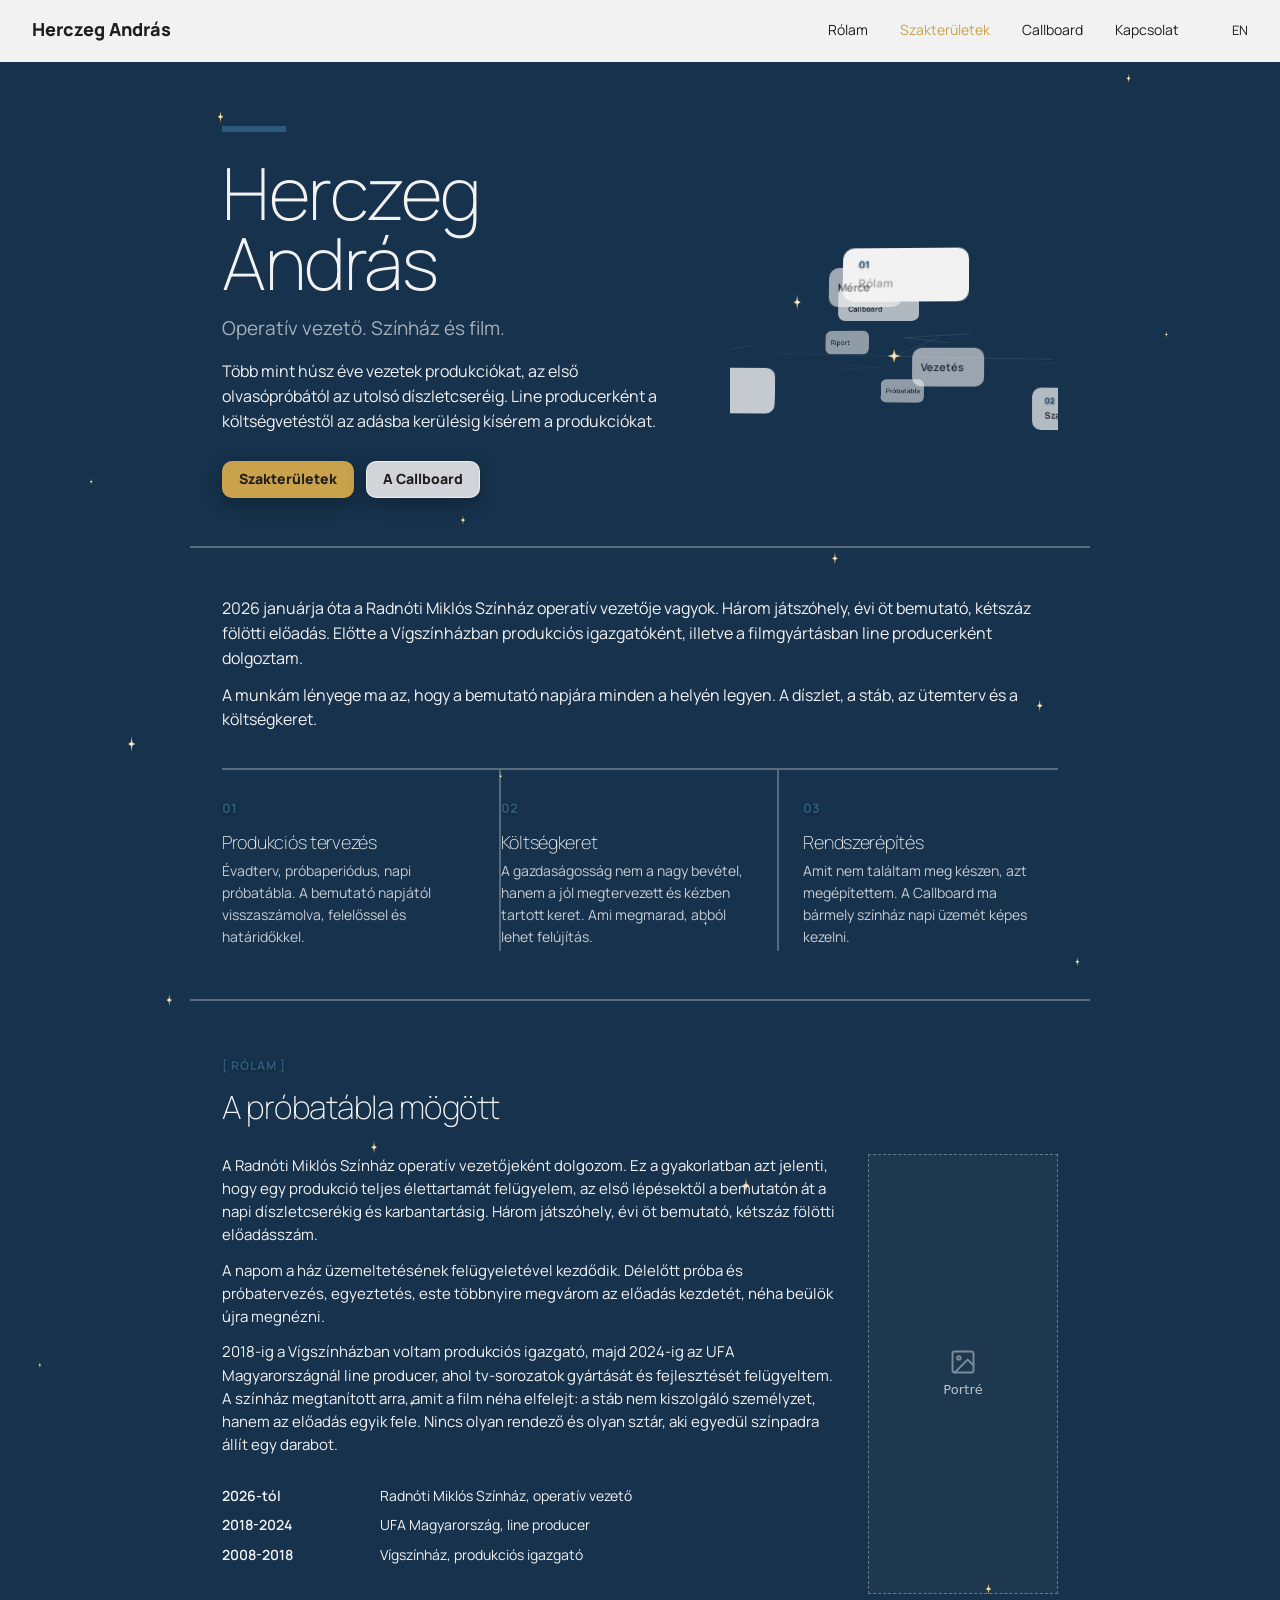
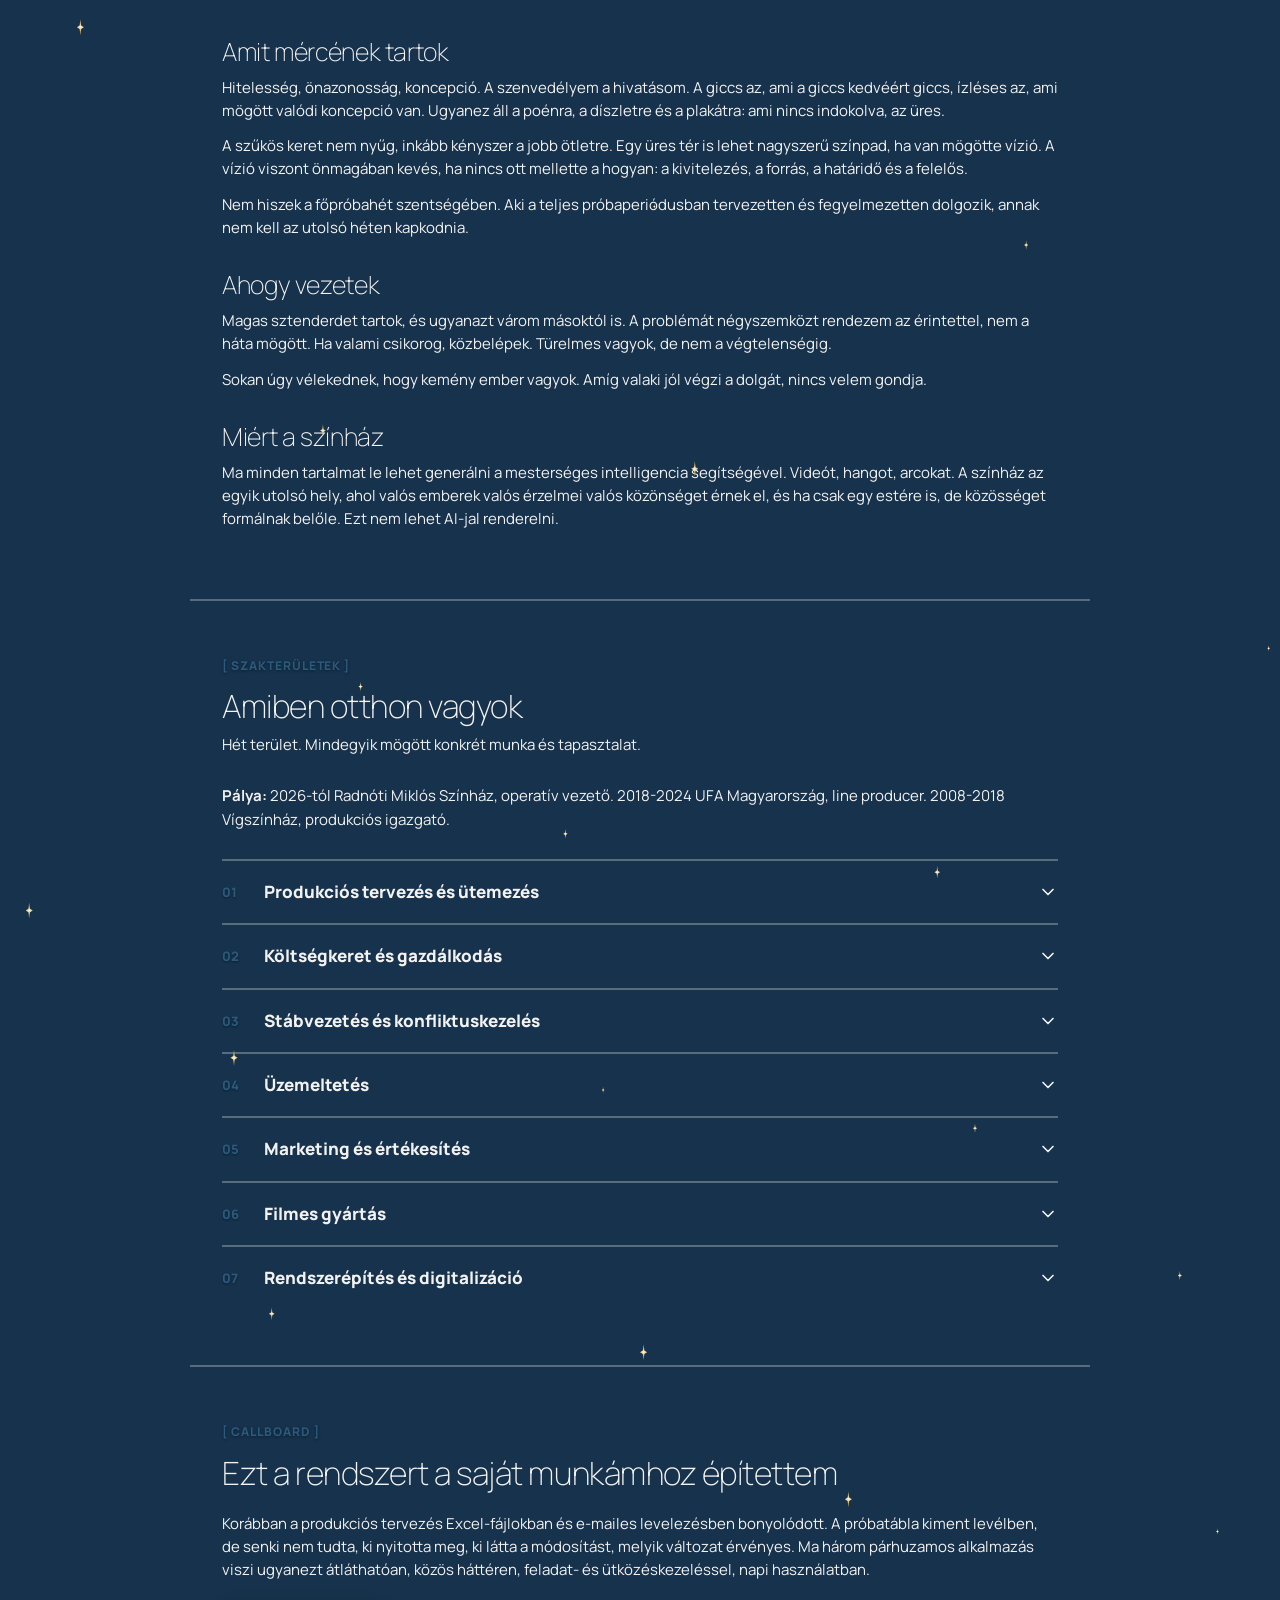
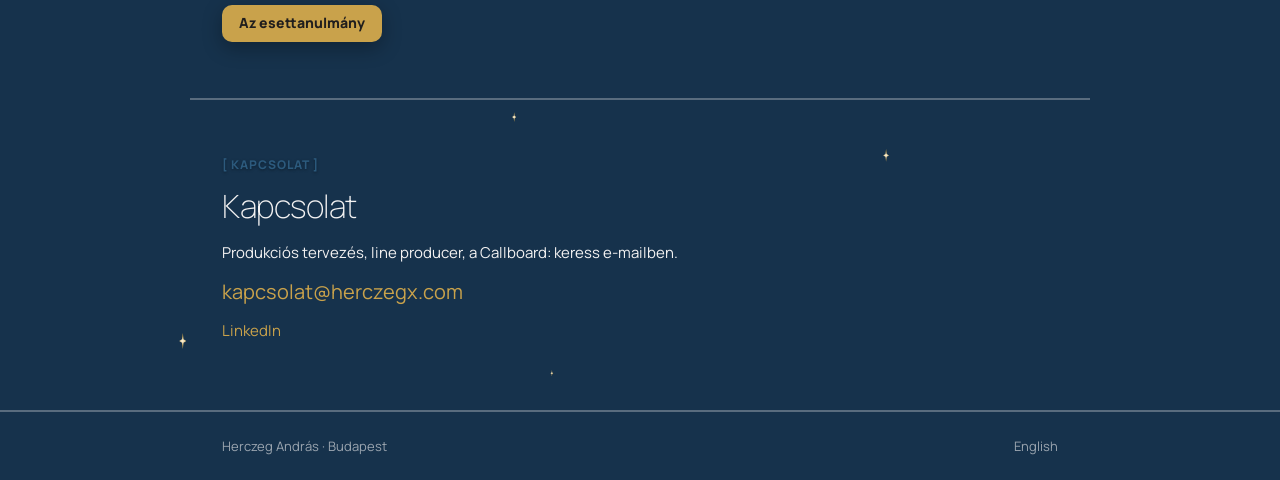
==== commit 2165fd9a: "Szoveg frissitese: operativ vezeto cim, bovult szakaszok, Callboard pontositasok A homlokzati szoveg" ====
--- a/index.html
+++ b/index.html
@@ -3,12 +3,12 @@
 <head>
 <meta charset="utf-8">
 <meta name="viewport" content="width=device-width, initial-scale=1">
-<title>Herczeg András - produkciós vezető</title>
-<meta name="description" content="Herczeg András produkciós vezető, Radnóti Miklós Színház. Produkciós tervezés, költségkeret, stábvezetés, filmes gyártás. A Callboard produkciós rendszer fejlesztője.">
+<title>Herczeg András - operatív vezető</title>
+<meta name="description" content="Herczeg András operatív vezető, Radnóti Miklós Színház. Produkciós tervezés, költségkeret, stábvezetés, filmes gyártás. A Callboard produkciós rendszer fejlesztője.">
 <link rel="canonical" href="https://herczegx.com/">
 <link rel="alternate" hreflang="hu" href="https://herczegx.com/">
 <link rel="alternate" hreflang="en" href="https://herczegx.com/en/">
-<meta property="og:title" content="Herczeg András - produkciós vezető">
+<meta property="og:title" content="Herczeg András - operatív vezető">
 <meta property="og:description" content="Produkciós tervezés, költségkeret, stábvezetés. Színház és film.">
 <meta property="og:type" content="profile">
 <meta property="og:url" content="https://herczegx.com/">
@@ -40,8 +40,8 @@
       <div class="hero-bal">
         <div class="hero-csik"></div>
         <h1>Herczeg<br>András</h1>
-        <p class="hero-alcim">Produkciós vezető &middot; színház és film</p>
-        <p class="hero-bio">Több mint húsz éve vezetek produkciókat, az első olvasópróbától az utolsó díszletcseréig.</p>
+        <p class="hero-alcim">Operatív vezető. Színház és film.</p>
+        <p class="hero-bio">Több mint húsz éve vezetek produkciókat, az első olvasópróbától az utolsó díszletcseréig. Line producerként a költségvetéstől az adásba kerülésig kísérem a produkciókat.</p>
         <div class="hero-gombok">
           <a class="btn btn-elsodleges" href="#szakteruletek">Szakterületek</a>
           <a class="btn btn-masodlagos" href="callboard.html">A Callboard</a>
@@ -57,23 +57,23 @@
 
   <section>
     <div class="lane" style="padding:48px 32px;border-bottom:2px solid var(--color-divider)">
-      <p style="font-size:16px">2026 januárja óta a Radnóti Miklós Színház produkciós vezetője vagyok. Három játszóhely, évi öt bemutató, kétszáz fölötti előadás. Előtte a Vígszínházban produkciós igazgatóként, illetve a filmgyártásban line producerként dolgoztam.</p>
-      <p style="font-size:16px">A munkám lényege, hogy a bemutató napján minden a helyén legyen: a díszlet, a stáb, az ütemterv és a költségkeret.</p>
+      <p style="font-size:16px">2026 januárja óta a Radnóti Miklós Színház operatív vezetője vagyok. Három játszóhely, évi öt bemutató, kétszáz fölötti előadás. Előtte a Vígszínházban produkciós igazgatóként, illetve a filmgyártásban line producerként dolgoztam.</p>
+      <p style="font-size:16px">A munkám lényege ma az, hogy a bemutató napjára minden a helyén legyen. A díszlet, a stáb, az ütemterv és a költségkeret.</p>
       <div class="harmas">
         <div>
           <div class="szam">01</div>
           <h3>Produkciós tervezés</h3>
-          <p>Évadterv, próba, napi diszpó. A bemutató napjától visszaszámolva, felelőssel és határidővel.</p>
+          <p>Évadterv, próbaperiódus, napi próbatábla. A bemutató napjától visszaszámolva, felelőssel és határidőkkel.</p>
         </div>
         <div>
           <div class="szam">02</div>
           <h3>Költségkeret</h3>
-          <p>A gazdaságosság nem a bevétel, hanem a jól tervezett és megtartott keret.</p>
+          <p>A gazdaságosság nem a nagy bevétel, hanem a jól megtervezett és kézben tartott keret. Ami megmarad, abból lehet felújítás.</p>
         </div>
         <div>
           <div class="szam">03</div>
           <h3>Rendszerépítés</h3>
-          <p>A Callboard ma bármely színház napi üzemét kezelni képes.</p>
+          <p>Amit nem találtam meg készen, azt megépítettem. A Callboard ma bármely színház napi üzemét képes kezelni.</p>
         </div>
       </div>
     </div>
@@ -86,12 +86,13 @@
 
       <div class="rolam-racs">
         <div>
-          <p>Három játszóhely, évi öt bemutató, kétszázhuszonnyolc néző egy házban, ahol egyetlen üres este is fáj. A napom a ház körbejárásával kezdődik: délelőtt próba és próbatervezés, délután egyeztetés, este megvárom az előadás kezdetét.</p>
-          <p>A film megtanított arra, amit a színház néha elfelejt: a stáb nem kiszolgáló személyzet, hanem az előadás egyik fele. Nincs olyan rendező és sztár, aki egyedül színpadra állít egy darabot.</p>
+          <p>A Radnóti Miklós Színház operatív vezetőjeként dolgozom. Ez a gyakorlatban azt jelenti, hogy egy produkció teljes élettartamát felügyelem, az első lépésektől a bemutatón át a napi díszletcserékig és karbantartásig. Három játszóhely, évi öt bemutató, kétszáz fölötti előadásszám.</p>
+          <p>A napom a ház üzemeltetésének felügyeletével kezdődik. Délelőtt próba és próbatervezés, egyeztetés, este többnyire megvárom az előadás kezdetét, néha beülök újra megnézni.</p>
+          <p>2018-ig a Vígszínházban voltam produkciós igazgató, majd 2024-ig az UFA Magyarországnál line producer, ahol tv-sorozatok gyártását és fejlesztését felügyeltem. A színház megtanított arra, amit a film néha elfelejt: a stáb nem kiszolgáló személyzet, hanem az előadás egyik fele. Nincs olyan rendező és olyan sztár, aki egyedül színpadra állít egy darabot.</p>
 
           <table class="rolam-tabla">
             <tbody>
-              <tr><td>2026-tól</td><td>Radnóti Miklós Színház, produkciós vezető</td></tr>
+              <tr><td>2026-tól</td><td>Radnóti Miklós Színház, operatív vezető</td></tr>
               <tr><td>2018-2024</td><td>UFA Magyarország, line producer</td></tr>
               <tr><td>2008-2018</td><td>Vígszínház, produkciós igazgató</td></tr>
             </tbody>
@@ -101,13 +102,16 @@
       </div>
 
       <h3 style="margin:44px 0 10px">Amit mércének tartok</h3>
-      <p>Hitelesség, önazonosság, koncepció. A giccs az, ami a giccs kedvéért giccs; ízléses az, ami mögött koncepció van. Egy szűkös keret nem nyűg, hanem kényszer a jobb ötletre, de a vízió önmagában kevés, ha nincs mellette a hogyan: kivitelezés, forrás, határidő, felelős.</p>
+      <p>Hitelesség, önazonosság, koncepció. A szenvedélyem a hivatásom. A giccs az, ami a giccs kedvéért giccs, ízléses az, ami mögött valódi koncepció van. Ugyanez áll a poénra, a díszletre és a plakátra: ami nincs indokolva, az üres.</p>
+      <p>A szűkös keret nem nyűg, inkább kényszer a jobb ötletre. Egy üres tér is lehet nagyszerű színpad, ha van mögötte vízió. A vízió viszont önmagában kevés, ha nincs ott mellette a hogyan: a kivitelezés, a forrás, a határidő és a felelős.</p>
+      <p>Nem hiszek a főpróbahét szentségében. Aki a teljes próbaperiódusban tervezetten és fegyelmezetten dolgozik, annak nem kell az utolsó héten kapkodnia.</p>
 
       <h3 style="margin:32px 0 10px">Ahogy vezetek</h3>
-      <p>Magas sztenderdet tartok, és ugyanazt várom másoktól is. A problémát négyszemközt rendezem az érintettel, nem a háta mögött. Amíg valaki jól végzi a dolgát, nincs velem gondja.</p>
+      <p>Magas sztenderdet tartok, és ugyanazt várom másoktól is. A problémát négyszemközt rendezem az érintettel, nem a háta mögött. Ha valami csikorog, közbelépek. Türelmes vagyok, de nem a végtelenségig.</p>
+      <p>Sokan úgy vélekednek, hogy kemény ember vagyok. Amíg valaki jól végzi a dolgát, nincs velem gondja.</p>
 
       <h3 style="margin:32px 0 10px">Miért a színház</h3>
-      <p>Ma minden tartalmat le lehet generálni mesterséges intelligenciával. A színház az utolsó hely, ahol valós emberek valós érzelmei valós közönséget érnek el, és egy estére közösséget formálnak belőle. Ezt nem lehet AI-jal renderelni.</p>
+      <p>Ma minden tartalmat le lehet generálni a mesterséges intelligencia segítségével. Videót, hangot, arcokat. A színház az egyik utolsó hely, ahol valós emberek valós érzelmei valós közönséget érnek el, és ha csak egy estére is, de közösséget formálnak belőle. Ezt nem lehet AI-jal renderelni.</p>
     </div>
   </section>
 
@@ -115,36 +119,37 @@
     <div class="lane" style="padding:56px 32px;border-bottom:2px solid var(--color-divider)">
       <p class="kicker">[ SZAKTERÜLETEK ]</p>
       <h2 style="margin-bottom:8px">Amiben otthon vagyok</h2>
-      <p style="margin-bottom:28px">Hét terület. Mindegyik mögött konkrét munka, nem tanfolyam.</p>
+      <p style="margin-bottom:28px">Hét terület. Mindegyik mögött konkrét munka és tapasztalat.</p>
+      <p style="margin-bottom:28px"><strong>Pálya:</strong> 2026-tól Radnóti Miklós Színház, operatív vezető. 2018-2024 UFA Magyarország, line producer. 2008-2018 Vígszínház, produkciós igazgató.</p>
 
       <div>
         <div class="acc-sor">
           <button class="acc-gomb"><span class="szam">01</span><span class="cim">Produkciós tervezés és ütemezés</span><svg class="acc-chev" width="20" height="20" viewBox="0 0 24 24" fill="none" stroke="currentColor" stroke-width="2" stroke-linecap="round" stroke-linejoin="round"><polyline points="6 9 12 15 18 9"></polyline></svg></button>
-          <p class="acc-szoveg">Évadterv, próbaperiódus, heti és napi tábla, diszpó. A bemutató napjától visszaszámolva építem fel a menetet, felelőssel és határidővel. A heti tábla tájékoztat, a napi kötelez: a kettőt nem szabad összekeverni, mert a második alapján jön be dolgozni ötven ember.</p>
+          <p class="acc-szoveg">Évadterv, próbaperiódus, heti és napi próbatábla. A tervezett bemutató napjától visszaszámolva építem fel a menetet, felelőssel és határidővel. A heti próbatábla tájékoztat, a napi próbatábla kötelez, a kettőt nem szabad összekeverni.</p>
         </div>
         <div class="acc-sor">
           <button class="acc-gomb"><span class="szam">02</span><span class="cim">Költségkeret és gazdálkodás</span><svg class="acc-chev" width="20" height="20" viewBox="0 0 24 24" fill="none" stroke="currentColor" stroke-width="2" stroke-linecap="round" stroke-linejoin="round"><polyline points="6 9 12 15 18 9"></polyline></svg></button>
-          <p class="acc-szoveg">A gazdaságosság nem az, hogy sok a bevétel, hanem hogy a tervezett keretet tartod. Ha jól csinálod, marad is, és abból lesz jutalom, felújítás. Közpénznél a tiszta elszámolás nem óvatosság: minden számla mögött valós teljesítés áll.</p>
+          <p class="acc-szoveg">A gazdaságosság nem az, hogy sok a bevétel, hanem ahogy a tervezett erőforrásokat tartod. Ha jól csinálod, marad is, és abból lesz jutalom, felújítás, rekonstrukció. Közpénznél a tiszta elszámolás nem óvatosság, minden számla mögött valós teljesítés áll.</p>
         </div>
         <div class="acc-sor">
           <button class="acc-gomb"><span class="szam">03</span><span class="cim">Stábvezetés és konfliktuskezelés</span><svg class="acc-chev" width="20" height="20" viewBox="0 0 24 24" fill="none" stroke="currentColor" stroke-width="2" stroke-linecap="round" stroke-linejoin="round"><polyline points="6 9 12 15 18 9"></polyline></svg></button>
-          <p class="acc-szoveg">Nem szeretek konfrontálódni, de ha a próba rendje forog kockán, megteszem. Volt, akit kiküldtem a színházból, és volt, aki mellé csak leültem, hogy a jelenlétem visszatartsa a kiborulástól. A hierarchia senkit nem jogosít fel arra, hogy ordítson.</p>
+          <p class="acc-szoveg">Nem szeretek konfrontálódni, de ha a produkció rendje forog kockán, megteszem. Volt, akit elküldtem forgatásról vagy kiküldtem a színházból, és volt, aki mellé csak leültem, hogy a jelenlétem visszatartsa a kiborulástól. A hierarchia senkit nem jogosít fel arra, hogy mások méltóságát megsértse. A megalázás nem munkamódszer, a megfélemlítés nem ösztönző, a művészi cél nem lehet kifogás.</p>
         </div>
         <div class="acc-sor">
           <button class="acc-gomb"><span class="szam">04</span><span class="cim">Üzemeltetés</span><svg class="acc-chev" width="20" height="20" viewBox="0 0 24 24" fill="none" stroke="currentColor" stroke-width="2" stroke-linecap="round" stroke-linejoin="round"><polyline points="6 9 12 15 18 9"></polyline></svg></button>
-          <p class="acc-szoveg">Három helyszín napi üzeme: nagyszínpad, próbaterem, külső játszóhely. Reggel a ház körbejárásával kezdem. Ami műszakilag elromlik, az estére előadást bukhat, tehát nem várhat holnapig.</p>
+          <p class="acc-szoveg">Három helyszín napi üzeme: nagyszínpad, próbaterem, külső játszóhely. Ami műszakilag elromlik, vagy bizonytalanná válik a működése, az estére előadást buktathat, tehát nem várhat holnapig.</p>
         </div>
         <div class="acc-sor">
           <button class="acc-gomb"><span class="szam">05</span><span class="cim">Marketing és értékesítés</span><svg class="acc-chev" width="20" height="20" viewBox="0 0 24 24" fill="none" stroke="currentColor" stroke-width="2" stroke-linecap="round" stroke-linejoin="round"><polyline points="6 9 12 15 18 9"></polyline></svg></button>
-          <p class="acc-szoveg">A régi jegyeladási rendek kimentek a divatból, a kínálat viszont óriási és egyre nő. Egy kis művészszínház csak akkor nem vész el a zajban, ha másképp közelít a közönségéhez. A színház a közönségnek készül, nem a kritikának.</p>
+          <p class="acc-szoveg">A régi jegyeladási rendek mára kimentek a divatból, a kínálat viszont óriási és egyre nő. Egy kis művészszínház csak akkor nem vész el a zajban, ha másképp közelít a közönségéhez. A színház a közönségnek készül, nem a kritikának, még ha valamelyest függ is a kritikától.</p>
         </div>
         <div class="acc-sor">
           <button class="acc-gomb"><span class="szam">06</span><span class="cim">Filmes gyártás</span><svg class="acc-chev" width="20" height="20" viewBox="0 0 24 24" fill="none" stroke="currentColor" stroke-width="2" stroke-linecap="round" stroke-linejoin="round"><polyline points="6 9 12 15 18 9"></polyline></svg></button>
-          <p class="acc-szoveg">Line producerként tv-sorozatok és reklámfilmek gyártását vittem. Napi bontású forgatási terv, kemény költségkontroll, stábszervezés. Ez a szemlélet hozta a színházi munkámba a napra pontos tervezést és az adatkövetést.</p>
+          <p class="acc-szoveg">Line producerként tv-sorozatok és reklámfilmek gyártását vittem. A forgatókönyv felbontásától a forgatási terv elkészítéséig határozott, céltudatos költségkontroll, empatikus stábszervezés. Ez a szemlélet hozta a színházi munkámba a napra pontos tervezést és az adatkövetést.</p>
         </div>
         <div class="acc-sor">
           <button class="acc-gomb"><span class="szam">07</span><span class="cim">Rendszerépítés és digitalizáció</span><svg class="acc-chev" width="20" height="20" viewBox="0 0 24 24" fill="none" stroke="currentColor" stroke-width="2" stroke-linecap="round" stroke-linejoin="round"><polyline points="6 9 12 15 18 9"></polyline></svg></button>
-          <p class="acc-szoveg">Excel-modell, majd webes rendszer, ma három alkalmazás éles használatban. Nem programozónak indultam, de a szolgáltatástervezés közel áll hozzám; a rendszert azért építettem meg, mert a saját munkámhoz kellett.</p>
+          <p class="acc-szoveg">Excel-modell, majd webes rendszer, ma három alkalmazás éles használatban. Nem programozónak indultam, de a szolgáltatástervezés közel áll hozzám, a rendszert a saját munkámhoz építettem meg, de megfelelő jogosultságkezeléssel képes a teljes színházi működés lefedésére is.</p>
         </div>
       </div>
     </div>
@@ -153,18 +158,10 @@
   <section id="callboard-teaser">
     <div class="lane" style="padding:56px 32px;border-bottom:2px solid var(--color-divider)">
       <p class="kicker">[ CALLBOARD ]</p>
-      <h2 style="margin-bottom:20px">A rendszer, amit a saját munkámhoz építettem</h2>
-      <p>Korábban a produkciós tervezés Excel-fájlokban és e-mailes levelezésben bonyolódott - senki nem tudta, melyik változat érvényes. Ma három alkalmazás viszi ugyanezt, egy közös háttéren, napi használatban.</p>
-
-      <image-slot id="callboard-video" shape="rect" placeholder="Rövid videó a Callboardról" style="width:100%;aspect-ratio:16/9;margin:24px 0"></image-slot>
-
-      <div class="stat-sor">
-        <div><div class="szam" style="color:#b98f3d">3</div><div class="cimke">alkalmazás, egy háttéren</div></div>
-        <div><div class="szam" style="color:#b98f3d">3314</div><div class="cimke">automatikus ellenőrzés</div></div>
-        <div><div class="szam" style="color:#b98f3d">89</div><div class="cimke">tesztfájl, mind zöld</div></div>
-      </div>
-
-      <a class="btn btn-elsodleges" href="callboard.html">Az esettanulmány</a>
+      <h2 style="margin-bottom:20px">Ezt a rendszert a saját munkámhoz építettem</h2>
+      <p>Korábban a produkciós tervezés Excel-fájlokban és e-mailes levelezésben bonyolódott. A próbatábla kiment levélben, de senki nem tudta, ki nyitotta meg, ki látta a módosítást, melyik változat érvényes. Ma három párhuzamos alkalmazás viszi ugyanezt átláthatóan, közös háttéren, feladat- és ütközéskezeléssel, napi használatban.</p>
+
+      <a class="btn btn-elsodleges" href="callboard.html" style="margin-top:12px">Az esettanulmány</a>
     </div>
   </section>
 
@@ -172,8 +169,9 @@
     <div class="lane" style="padding:56px 32px">
       <p class="kicker">[ KAPCSOLAT ]</p>
       <h2 style="margin-bottom:16px">Kapcsolat</h2>
-      <p>Produkciós tervezés, gyártásvezetés, a Callboard: keress e-mailben.</p>
+      <p>Produkciós tervezés, line producer, a Callboard: keress e-mailben.</p>
       <p style="font-size:20px"><a href="mailto:kapcsolat@herczegx.com">kapcsolat@herczegx.com</a></p>
+      <p style="font-size:15px"><a href="https://www.linkedin.com/in/andrás-herczeg-8a49b4121">LinkedIn</a></p>
     </div>
   </section>
 
